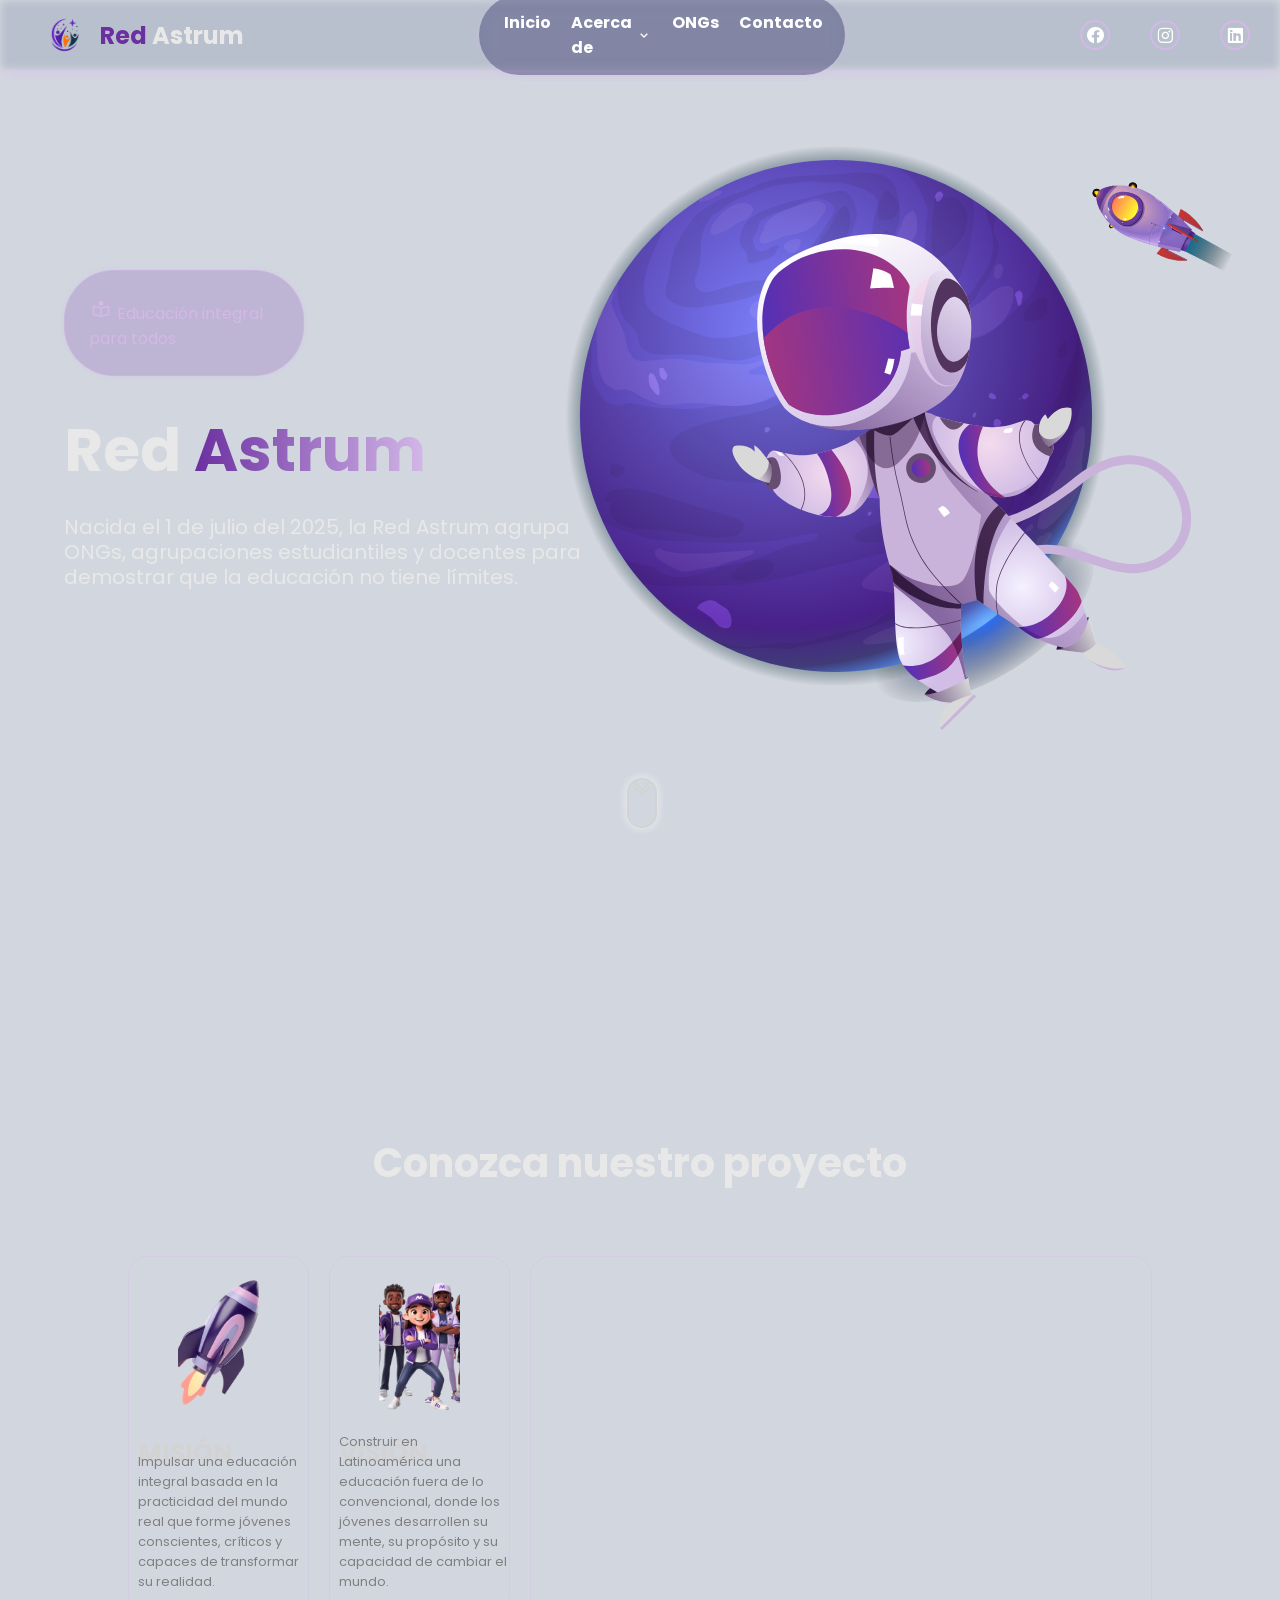
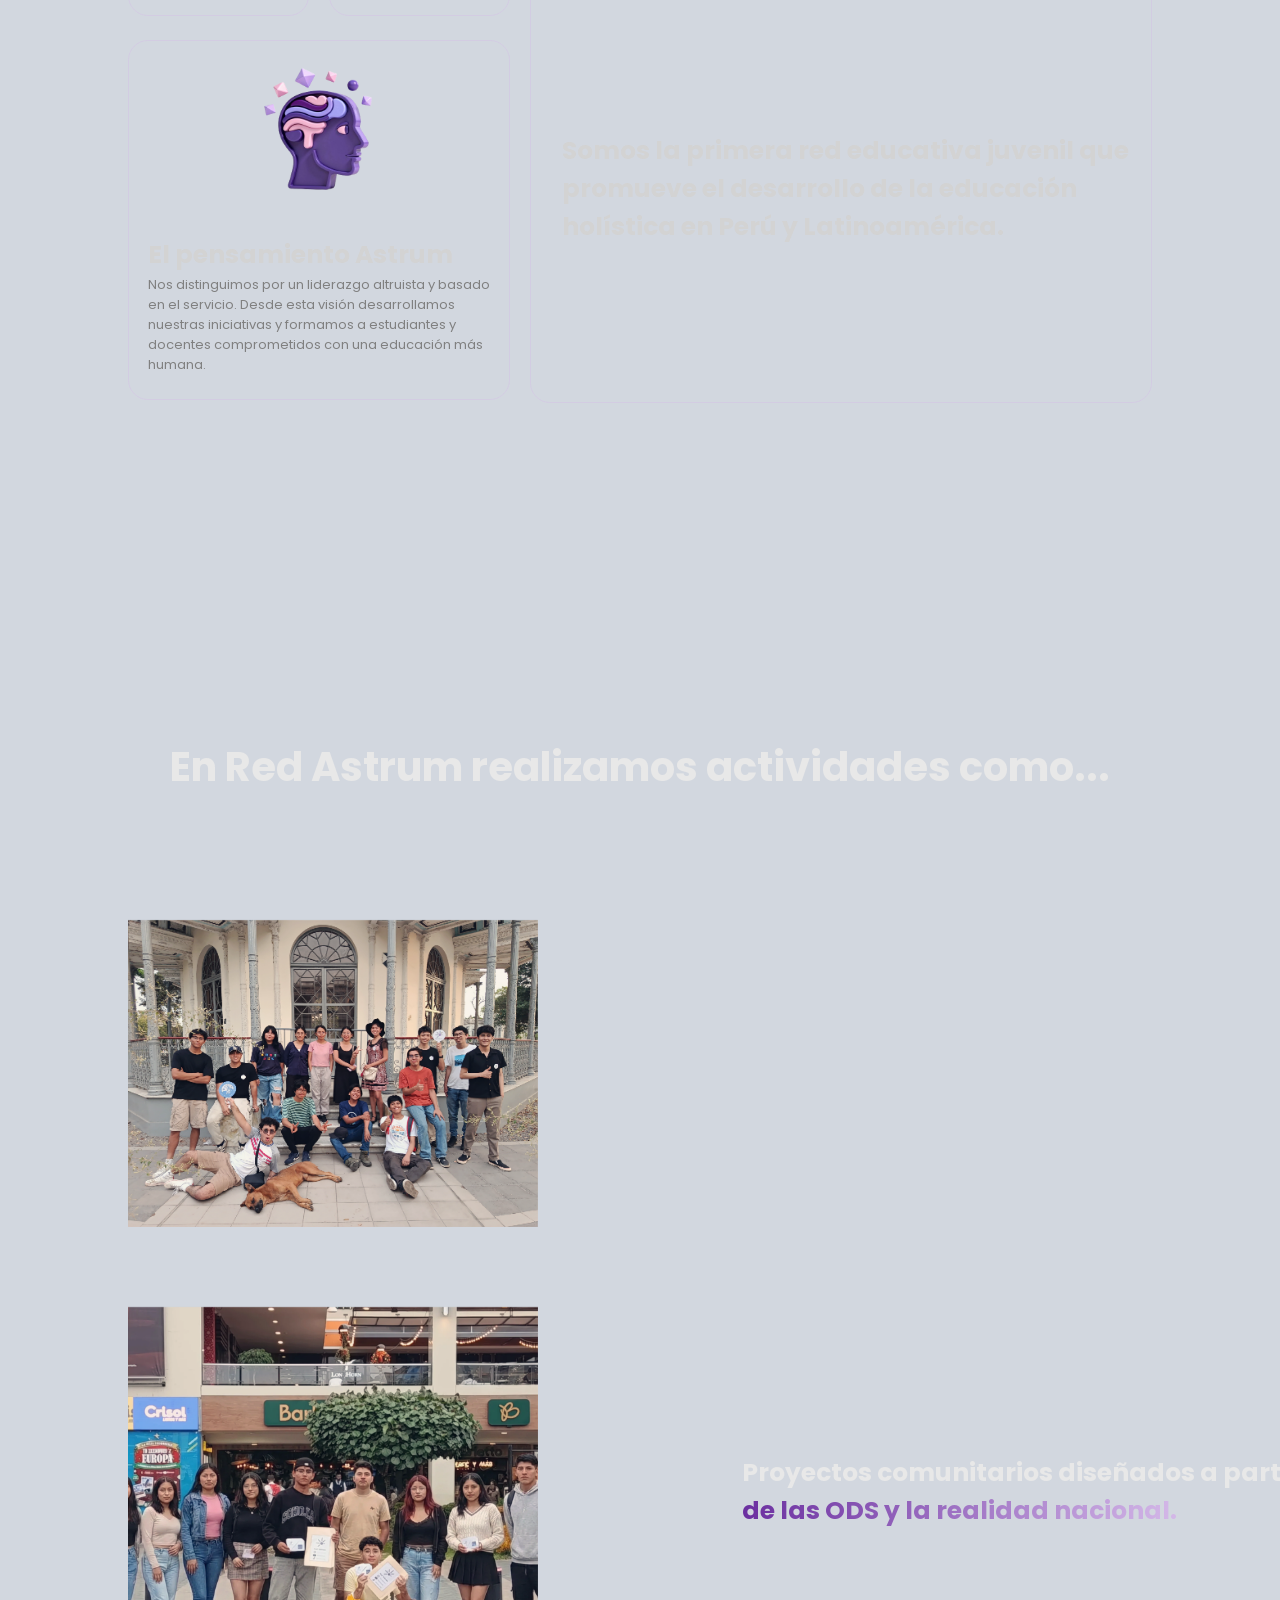
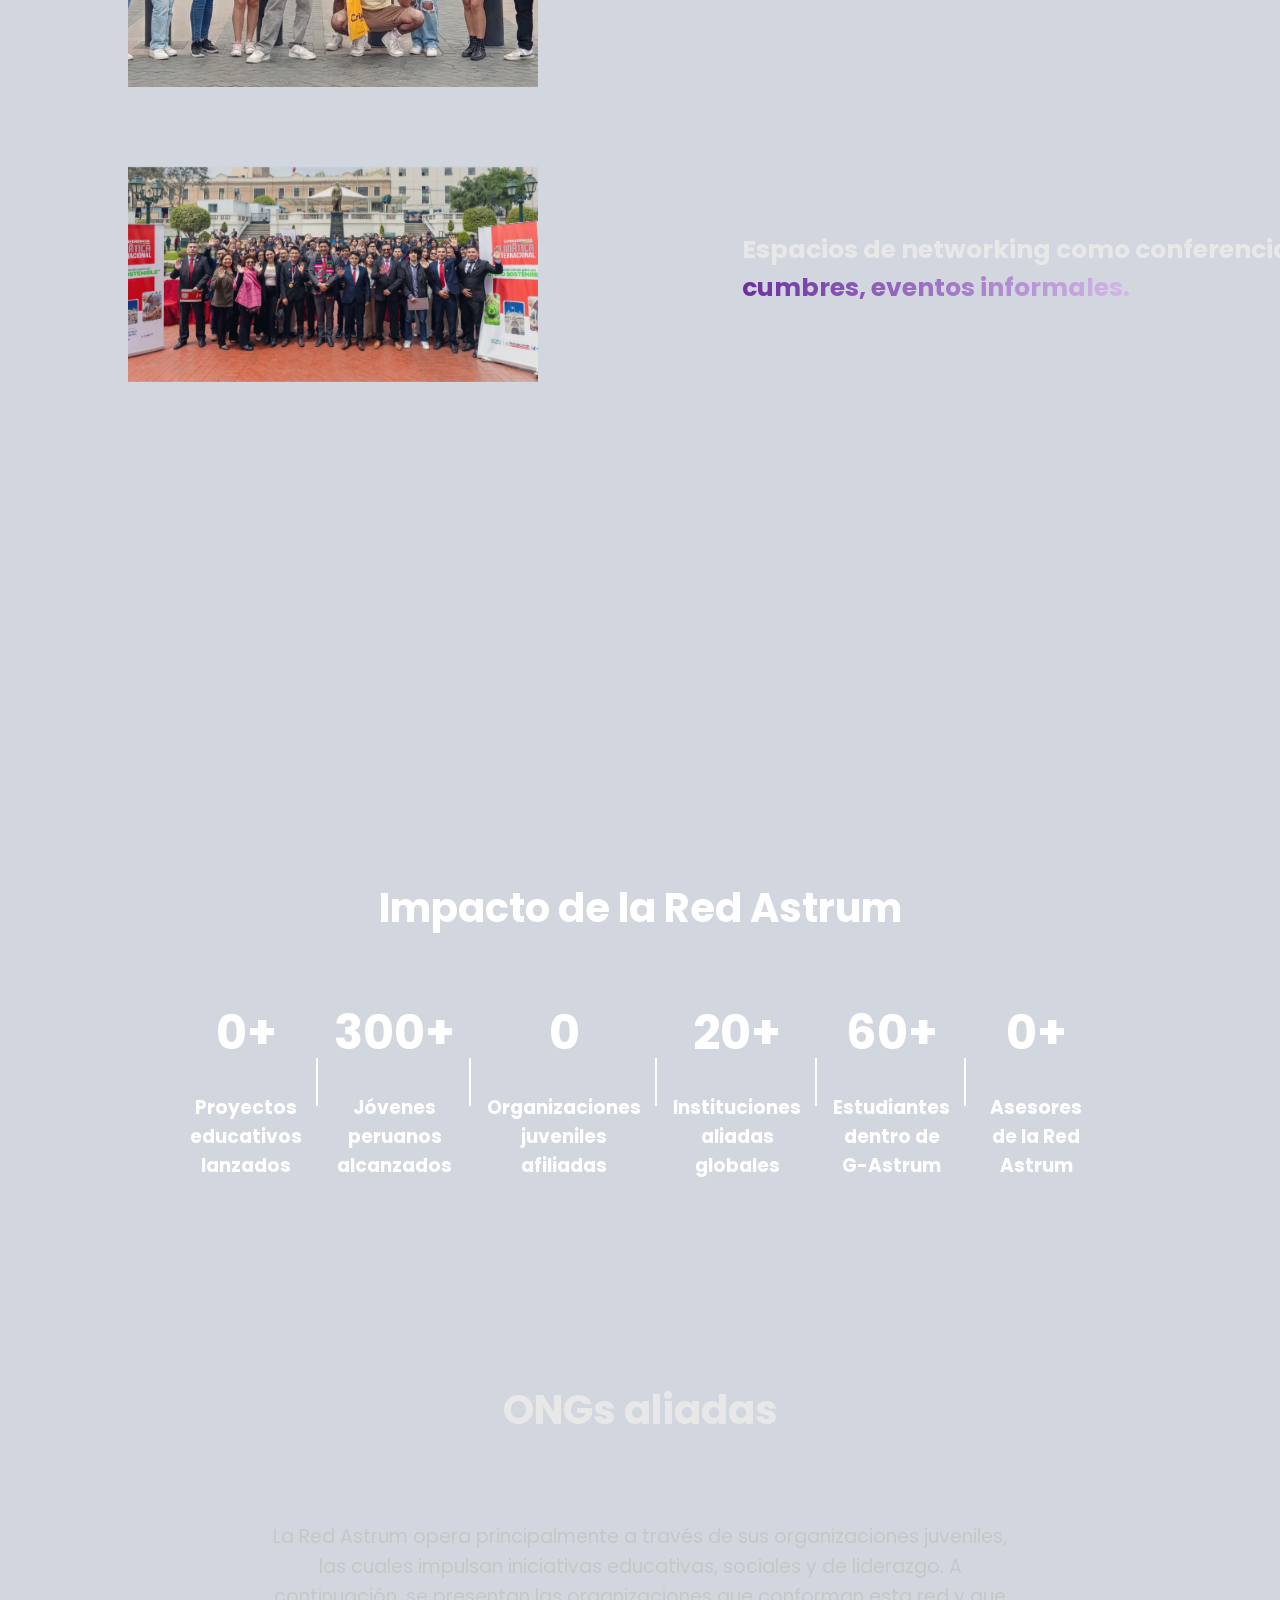
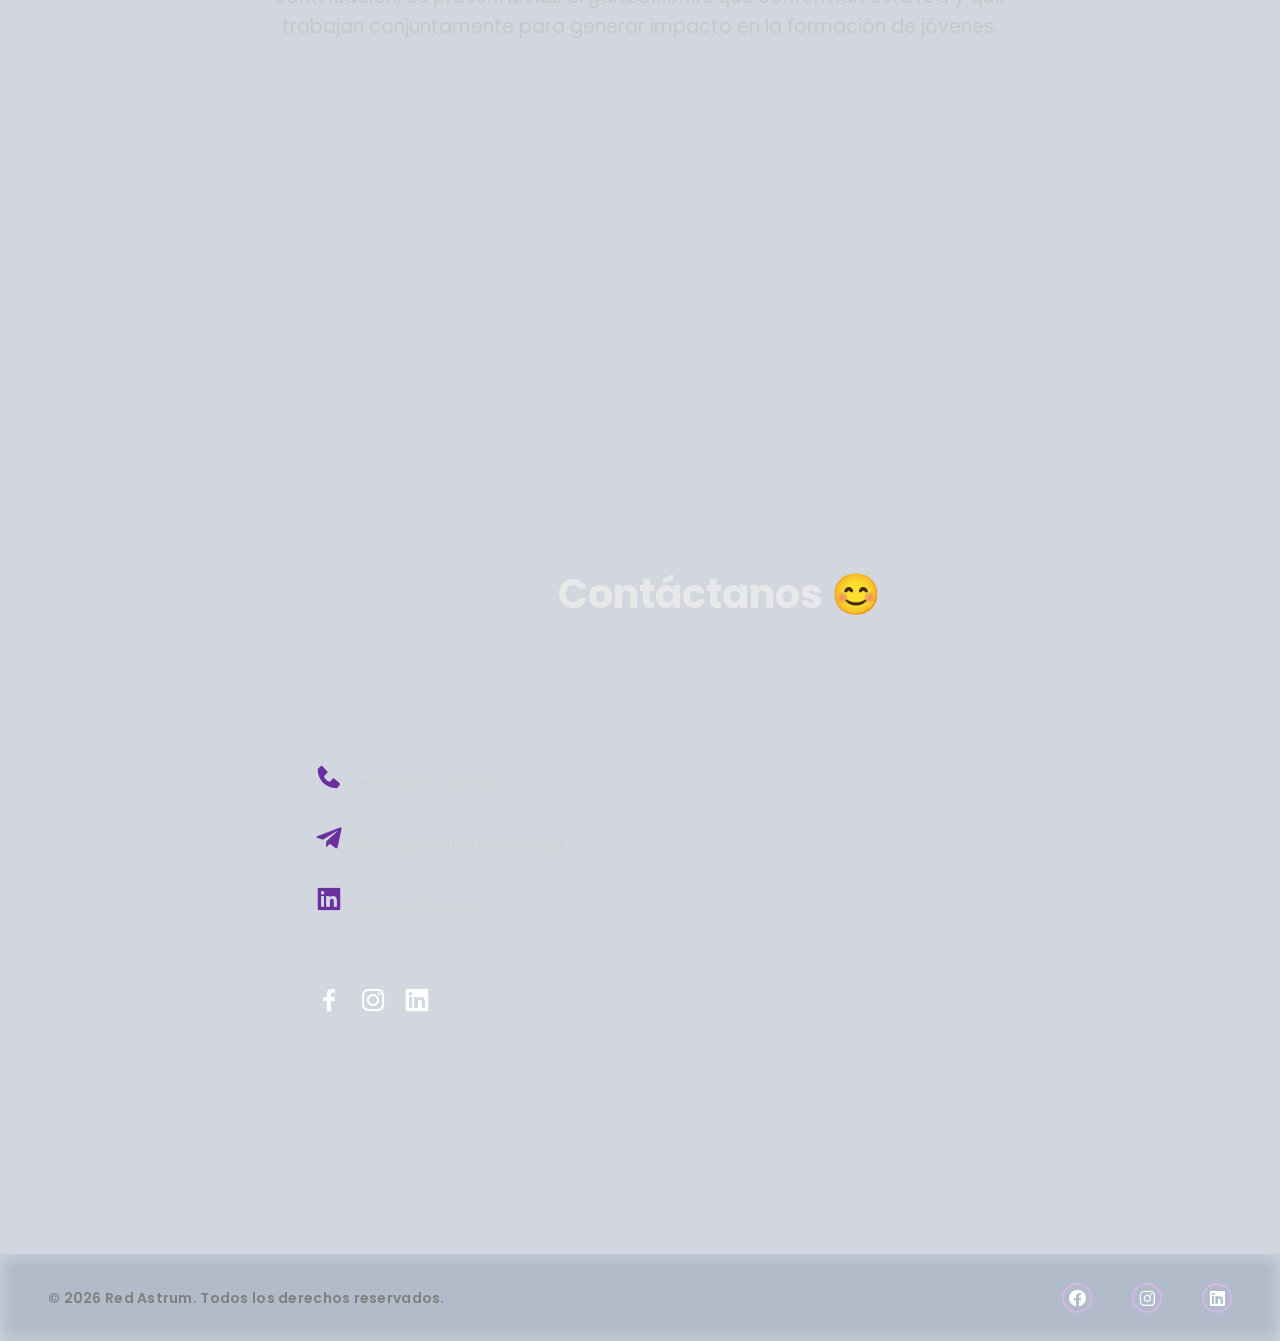
==== index.html @ 8bb5a10a "Upload page" ====
<!DOCTYPE html>
<html lang="es">

<head>
    <meta charset="UTF-8">
    <meta name="viewport" content="width=device-width, initial-scale=1.0">
    <title>Red Astrum</title>
    <link rel="stylesheet" href="style.css">
    <link href='https://unpkg.com/boxicons@2.1.4/css/boxicons.min.css' rel='stylesheet'>
    <link rel="shortcut icon" href="favicon.ico" type="image/x-icon">
    <link rel="stylesheet" href="https://unpkg.com/aos@next/dist/aos.css" />
</head>

<body>
    <div class="container">
        <video class="back-vid" autoplay loop muted playsinline src="videos/galaxy.mp4"></video>

        <header data-aos="fade-down" data-aos-duration="2000">
            <div class="left">
                <img src="images/logo_1_red.png" alt="logo Red Astrum">
                <h2><span style="color: #6B2FA0;">Red</span> Astrum</h2>
            </div>

            <ul class="main">
                <li><a href="#">Inicio</a></li>
                <li><a href="#">Acerca de <i class='bx bx-chevron-down'></i></a>
                    <ul>
                        <li><a href="about.html">Sobre nosotros</a></li>
                        <li><a href="team.html">Equipo</a></li>
                    </ul>
                </li>
                <li><a href="#ongs">ONGs</a></li>
                <li><a href="#contacto">Contacto</a></li>
            </ul>

            <div class="box-icons">
                <a href="https://www.facebook.com/share/18Cic6fYTM/" target="_blank" aria-label="Facebook"><i class='bx bxl-facebook-circle'></i></a>
                <a href="https://www.instagram.com/red_astrum?igsh=cGxwdHd5OWY2c2w1" target="_blank" aria-label="Instagram"><i class='bx bxl-instagram'></i></a>
                <a href="https://www.linkedin.com/company/red-astrum?trk=blended-typeahead" target="_blank" aria-label="LinkedIn"><i class='bx bxl-linkedin-square'></i></a>
            </div>

            <div class="menu-icon">
                <i class='bx bx-menu'></i>
            </div>
        </header>

        <div class="sidebar">
            <div class="close-icon">
                <i class='bx bx-x'></i>
            </div>
            <ul>
                <li><a href="#">Inicio</a></li>
                <li><a href="about.html">Sobre nosotros</a></li>
                <li><a href="team.html">Equipo</a></li>
                <li><a href="ongs">ONGs</a></li>
                <li><a href="#contacto">Contacto</a></li>
            </ul>
            <div class="social-sidebar">
                <a href="https://www.facebook.com/share/18Cic6fYTM/" target="_blank"><i class='bx bxl-facebook'></i></a>
                <a href="https://www.instagram.com/red_astrum?igsh=cGxwdHd5OWY2c2w1" target="_blank"><i class='bx bxl-instagram'></i></a>
                <a href="https://www.linkedin.com/company/red-astrum?trk=blended-typeahead" target="_blank"><i class='bx bxl-linkedin-square'></i></a>
            </div>
        </div>

        <div class="blackhole-box" data-aos="fade-down" data-aos-duration="2000">
            <video autoplay loop muted playsinline src="videos/blackhole.mp4"></video>
        </div>

        <section class="hero">
            <div class="hero-info autoBlur" data-aos="fade-right" data-aos-duration="1000">
                <div class="hero-info-title">
                    <svg xmlns="http://www.w3.org/2000/svg" width="24" height="24" fill="currentColor"
                        viewBox="0 0 24 24" style="padding-top: 4px;">
                        <path d="M21 8c-.2 0-4.85.03-9 2.01C7.85 8.03 3.2 8 3 8c-.55 0-1 .45-1 1v9.88c0 .27.11.53.31.72.19.19.45.3.73.28.04 0 3.97-.11 8.54 2.02.02 0 .03 0 .05.01.12.05.24.08.37.08s.25-.03.37-.08c.02 0 .03 0 .05-.01 4.54-2.12 8.51-2.03 8.54-2.02.27.02.53-.09.73-.28.19-.19.31-.45.31-.72V9c0-.55-.45-1-1-1M4 10.05c1.49.11 4.38.48 7 1.69v7.74c-3.02-1.18-5.62-1.5-7-1.58v-7.86Zm16 7.86c-1.38.08-3.98.4-7 1.58v-7.74c2.62-1.21 5.51-1.58 7-1.69v7.86ZM12 2a3 3 0 1 0 0 6 3 3 0 1 0 0-6"></path>
                    </svg>
                    Educación integral para todos
                </div>

                <!-- FIXED: <p> was incorrectly nested inside <h1> -->
                <h1 data-aos="fade-right" data-aos-duration="3000">Red <span class="gradient">Astrum</span></h1>
                <p>Nacida el 1 de julio del 2025, la Red Astrum agrupa ONGs, agrupaciones estudiantiles y docentes
                    para demostrar que la educación no tiene límites.</p>
            </div>

            <div class="skills-video-box">
                <img src="images/header-img.svg" alt="">
            </div>

            <div class="scroll-down"></div>
        </section>

        <!-- FIXED: was <seaction> (typo) -->
        <section class="info-section">
            <h1 class="section-title autoDisplay">Conozca nuestro proyecto</h1>
            <div class="info-cards">
                <div class="card">
                    <h1>MISIÓN</h1>
                    <p>Impulsar una educación integral basada en la practicidad del mundo real que forme jóvenes
                        conscientes, críticos y capaces de transformar su realidad.</p>
                    <img src="images/a1ebac9c-a853-4c5d-96ae-aa7f0b5ff1f9-removebg-preview.png" alt="" class="content-img">
                </div>

                <div class="card">
                    <h1>VISIÓN</h1>
                    <p>Construir en Latinoamérica una educación fuera de lo convencional, donde los jóvenes desarrollen
                        su mente, su propósito y su capacidad de cambiar el mundo.</p>
                    <img src="images/a1ebbe9b-5434-4af5-9d04-8d497909c5fc-removebg-preview.png" alt="">
                </div>

                <div class="card">
                    <br>
                    <br>
                    <h1>Somos la primera red educativa juvenil que promueve el desarrollo de la educación holística en
                        Perú y Latinoamérica.</h1>
                    <video src="videos/glob.mp4" autoplay loop muted playsinline></video>
                </div>

                <div class="card">
                    <h1>El pensamiento Astrum</h1>
                    <p>Nos distinguimos por un liderazgo altruista y basado en el servicio. Desde esta visión
                        desarrollamos nuestras iniciativas y formamos a estudiantes y docentes comprometidos con una
                        educación más humana.</p>
                    <img src="images/a1ebb253-86f6-400a-a111-b1fe1d348e2f-removebg-preview.png" alt="">
                </div>
            </div>
        </section>

        <section class="my-project">
            <h1 class="section-title autoDisplay">En Red Astrum realizamos actividades como...</h1>

            <div class="project-card">
                <div class="project-vidbox autoBlur">
                    <img src="images/picnic_lima_redastrum.jpg" alt="Formaciones internas de liderazgo" class="img-project">
                </div>
                <div class="project-info fadein-left">
                    <h1><span class="gradient">Formaciones internas basadas en el<br>liderazgo</span> "Astrum" y la
                        cultura interna.</h1>
                </div>
            </div>

            <div class="project-card">
                <div class="project-vidbox autoBlur">
                    <img src="images/encuentro_san_miguel.png" alt="Proyectos comunitarios" class="img-project">
                </div>
                <div class="project-info fadein-left">
                    <h1>Proyectos comunitarios diseñados a partir<span class="gradient"><br>de las ODS y la realidad
                            nacional.</span></h1>
                </div>
            </div>

            <div class="project-card">
                <div class="project-vidbox autoBlur">
                    <img src="images/conferencia_climatica_internacional.jpg" alt="Conferencia climática internacional" class="img-project">
                </div>
                <div class="project-info fadein-left">
                    <h1>Espacios de networking como conferencias,<span class="gradient"><br>cumbres, eventos informales.</span></h1>
                </div>
            </div>
        </section>

        <div class="counters">
            <h1 class="section-title autoDisplay">Impacto de la Red Astrum</h1>
            <div>
                <div class="counter">
                    <h1><span data-count="10">0</span>+</h1>
                    <h3>Proyectos educativos lanzados</h3>
                </div>
                <div class="counter">
                    <h1><span data-count="1000">0</span>+</h1>
                    <h3>Jóvenes peruanos alcanzados</h3>
                </div>
                <div class="counter">
                    <h1><span data-count="7">0</span></h1>
                    <h3>Organizaciones juveniles afiliadas</h3>
                </div>
                <div class="counter">
                    <h1><span data-count="20">0</span>+</h1>
                    <h3>Instituciones aliadas globales</h3>
                </div>
                <div class="counter">
                    <h1><span data-count="120">0</span>+</h1>
                    <h3>Estudiantes dentro de G-Astrum</h3>
                </div>
                <div class="counter">
                    <h1><span data-count="10">0</span>+</h1>
                    <h3>Asesores de la Red Astrum</h3>
                </div>
            </div>
        </div>

        <section class="skills-section">
            <h1 class="section-title autoDisplay" id="ongs">ONGs aliadas</h1>
            <div class="skills-box autoDisplay">
                <div class="Designer">
                    <p>La Red Astrum opera principalmente a través de sus organizaciones juveniles, las cuales impulsan
                        iniciativas educativas, sociales y de liderazgo. A continuación, se presentan las organizaciones
                        que conforman esta red y que trabajan conjuntamente para generar impacto en la formación de
                        jóvenes.</p>
                </div>

                <div class="slider" style="--quantity: 7;">
                    <div class="list">
                        <div class="item" style="--position: 1"><img src="images/holoastrum.png" alt="HoloAstrum"></div>
                        <div class="item" style="--position: 2"><img src="images/holo_astrum_PUCP.png" alt="HoloAstrum PUCP"></div>
                        <div class="item" style="--position: 3"><img src="images/Holo_Astrum_UNMSM.png" alt="HoloAstrum UNMSM"></div>
                        <div class="item" style="--position: 4"><img src="images/Yatimaq.png" alt="Yatimaq"></div>
                        <div class="item" style="--position: 5"><img src="images/Girls_in_Science.png" alt="Girls in Science"></div>
                        <div class="item" style="--position: 6"><img src="images/Unity.png" alt="Unity"></div>
                        <div class="item" style="--position: 7"><img src="images/Maywa.png" alt="Maywa"></div>
                    </div>
                </div>
            </div>
        </section>

        <section class="contact-section" id="contacto">
            <h1 class="section-title autoDisplay">Contáctanos 😊</h1>

            <div class="social-box autoBlur">
                <a href="tel:+51997216531"><i class='bx bxs-phone'></i> +51 997 216 531</a>
                <a href="mailto:info@redastrum.org"><i class='bx bxl-telegram'></i> info@redastrum.org</a>
                <a href="https://www.linkedin.com/company/red-astrum" target="_blank"><i class='bx bxl-linkedin-square'></i> Red Astrum</a>
                <div class="social-icons">
                    <a href="https://www.facebook.com/share/18Cic6fYTM/" target="_blank" aria-label="Facebook"><i class='bx bxl-facebook'></i></a>
                    <a href="https://www.instagram.com/red_astrum?igsh=cGxwdHd5OWY2c2w1" target="_blank" aria-label="Instagram"><i class='bx bxl-instagram'></i></a>
                    <a href="https://www.linkedin.com/company/red-astrum?trk=blended-typeahead" target="_blank" aria-label="LinkedIn"><i class='bx bxl-linkedin-square'></i></a>
                </div>
            </div>

            <div class="contact-box autoBlur">
                <div>
                    <iframe src="https://docs.google.com/forms/d/e/1FAIpQLScMwpHjk7Q-dbpkExp9r1J-ygnRdwjGAnfy2yxShIMycI5GGg/viewform?embedded=true" width="640" height="442" frameborder="0" marginheight="0" marginwidth="0">Cargando…</iframe>
                </div>
            </div>
        </section>

        <section class="footer">
            <h1>© 2026 Red Astrum. Todos los derechos reservados.</h1>
            <div class="box-icons">
                <a href="https://www.facebook.com/share/18Cic6fYTM/" target="_blank" aria-label="Facebook"><i class='bx bxl-facebook-circle'></i></a>
                <a href="https://www.instagram.com/red_astrum?igsh=cGxwdHd5OWY2c2w1" target="_blank" aria-label="Instagram"><i class='bx bxl-instagram'></i></a>
                <a href="https://www.linkedin.com/company/red-astrum?trk=blended-typeahead" target="_blank" aria-label="LinkedIn"><i class='bx bxl-linkedin-square'></i></a>
            </div>
        </section>
    </div>

    <script src="app.js"></script>
    <script>
        // Toggle submenú "Acerca de" al hacer clic
        document.querySelectorAll('.main > li > a').forEach(function(link) {
            var parent = link.parentElement;
            if (parent.querySelector('ul')) {
                link.addEventListener('click', function(e) {
                    e.preventDefault();
                    var isOpen = parent.classList.contains('open');
                    // Cerrar todos los submenús abiertos
                    document.querySelectorAll('.main > li.open').forEach(function(li) {
                        li.classList.remove('open');
                    });
                    // Abrir el actual si estaba cerrado
                    if (!isOpen) {
                        parent.classList.add('open');
                    }
                });
            }
        });

        // Cerrar submenú al hacer clic fuera del header
        document.addEventListener('click', function(e) {
            if (!e.target.closest('header')) {
                document.querySelectorAll('.main > li.open').forEach(function(li) {
                    li.classList.remove('open');
                });
            }
        });
    </script>
    <script src="https://unpkg.com/aos@next/dist/aos.js"></script>
    <script>
        AOS.init();
    </script>
</body>

</html>
---- style.css ----
@import url('https://fonts.googleapis.com/css2?family=Poppins:ital,wght@0,100;0,200;0,300;0,400;0,500;0,600;0,700;0,800;0,900;1,100;1,200;1,300;1,400;1,500;1,600;1,700;1,800;1,900&display=swap');

/* ============================
   PALETA DE MARCA — Red Astrum
   ============================ */
:root{
    --color-primary: #6B2FA0;   /* Morado principal */
    --color-light: #D4B8E8;     /* Lila claro */
    --color-accent: #E8740C;    /* Naranja acento */
    --color-navy: #1F3A5F;      /* Azul marino */
    --color-white: #FFFFFF;
    --color-black: #000000;

    /* Variantes con transparencia (reutilizables para glows, bordes, fondos) */
    --color-primary-10: rgba(107, 47, 160, 0.10);
    --color-primary-20: rgba(107, 47, 160, 0.20);
    --color-primary-40: rgba(107, 47, 160, 0.40);
    --color-primary-60: rgba(107, 47, 160, 0.60);

    --color-light-10: rgba(212, 184, 232, 0.10);
    --color-light-15: rgba(212, 184, 232, 0.15);
    --color-light-20: rgba(212, 184, 232, 0.20);
    --color-light-35: rgba(212, 184, 232, 0.35);
    --color-light-50: rgba(212, 184, 232, 0.50);
    --color-light-70: rgba(212, 184, 232, 0.70);

    --color-accent-15: rgba(232, 116, 12, 0.15);
    --color-accent-40: rgba(232, 116, 12, 0.40);
    --color-accent-60: rgba(232, 116, 12, 0.60);

    --color-navy-20: rgba(31, 58, 95, 0.20);
    --color-navy-40: rgba(31, 58, 95, 0.40);
    --color-navy-70: rgba(31, 58, 95, 0.70);
    --color-navy-85: rgba(31, 58, 95, 0.85);

    /* Texto / superficies neutras (no son colores de marca, pero se usan como base) */
    --color-text: #e8e8e8;
    --color-text-muted: #b9b9b9;
    --color-border-soft: rgba(255, 255, 255, 0.08);

    --header-height: 70px;
    --header-height-mobile: 56px;
}

*{
    box-sizing: border-box;
}

body{
    margin: 0;
    padding: 0;
    font-family: "Poppins", sans-serif;
    color: var(--color-text);
    overflow-x: hidden;
    width: 100%;
}

html{
    scroll-behavior: smooth;
    overflow-x: hidden;
}
img, video{
    max-width: 100%;
}
.img-project{
    width: 500px;
    max-width: 100%;
}
.container{
    position: relative;
    width: 100%;
    min-height: 100%;
    display: flex;
    flex-direction: column;
    align-items: center;
    gap: 100px;
    background-color: var(--color-navy-20);
    overflow-x: hidden;
}
.back-vid{
    position: fixed;
    right: 0;
    bottom: 0;
    z-index: -1;
    mix-blend-mode:overlay;
}


header{
    display: flex;
    position: absolute;
    top: 0;
    right: 0;
    left: 0;
    align-items: center;
    justify-content: space-between;
    padding: 0 30px;
    height: 70px;
    background-color: rgba(255, 255, 255, 0.121);
    backdrop-filter: blur(5px);
    box-shadow: 0 0 15px var(--color-light-70);
    z-index: 999;
}
.main > li {
    position: relative;
    display: inline-block;
}

.main > li.open > ul{
    opacity: 1;
    visibility: visible;
    transform: translateX(-50%) translateY(0);
    pointer-events: auto;
}

.main ul {
    list-style: none;
    margin: 0;
    position: absolute;
    top: 100%;
    left: 50%;
    transform: translateX(-50%) translateY(-8px);
    display: flex;
    flex-direction: column;
    min-width: 190px;
    padding: 8px;
    margin-top: 14px;
    border-radius: 14px;
    background-color: rgba(10, 6, 30, 0.72);
    backdrop-filter: blur(16px);
    border: 1px solid rgba(212, 184, 232, 0.15);
    box-shadow: 0 8px 24px rgba(0, 0, 0, 0.3), 0 0 12px rgba(212, 184, 232, 0.1);
    opacity: 0;
    visibility: hidden;
    pointer-events: none;
    transition: opacity 0.3s, transform 0.3s, visibility 0.3s;
    z-index: 10;
}
.main ul li{
    list-style: none;
    width: 100%;
}
.main ul li a {
    display: block;
    width: 100%;
    box-sizing: border-box;
    padding: 10px 14px;
    border-radius: 8px;
    text-decoration: none;
    color: #fff;
    font-weight: 500;
    font-size: 14px;
    text-wrap: nowrap;
    transition: 0.25s;
}
.main ul li a:hover{
    background-color: rgba(212, 184, 232, 0.18);
    color: var(--color-light);
    padding-left: 18px;
}

.main li a {
    text-decoration: none;
    padding: auto;
}

.main > li > a{
    display: flex;
    align-items: center;
    gap: 4px;
}

.main > li > a i{
    font-size: 16px;
    transition: transform 0.3s;
}

.main > li.open > a i{
    transform: rotate(180deg);
}

.left{
    display: flex;
    align-items: center;
}

.left img{
    width: 40px;
    margin: 0 15px;
}


header ul{
    display: flex;
    justify-content: space-around;
    width: 30%;
    padding: 15px 15px;
    border-radius: 50px;
    background-color: rgba(0, 0, 69, 0.326);
    backdrop-filter: blur(10px);
    box-shadow: 0 0 10px var(--color-light-35);
}

header ul li{
    list-style: none;
}

header ul a{
    text-decoration: none;
    color: white;
    font-weight: 700;
    transition: 0.3s;
    margin: 0 10px;
}

header ul a:hover{
    color: var(--color-light);
    text-shadow: 0 0 12px var(--color-light);
}

.box-icons{
    display: flex;
    gap: 40px;
}

.box-icons a{
    display: flex;
    align-items: center;
    justify-content: center;
    font-size: 20px;
    width: 30px;
    height: 30px;
    border: 2px solid var(--color-light);
    border-radius: 50%;
    cursor: pointer;
    transition: 0.5s;
    text-decoration: none;
    color: #fff;
}

.box-icons a:hover{
    background-color: var(--color-light);
    color: black;
    box-shadow: 0 0 15px var(--color-light);
}

.blackhole-box{
    position: absolute;
    top: 0;
    width: 100%;
    display: flex;
    justify-content: center;
    z-index: -1;
    mix-blend-mode: lighten;
  }
  
.blackhole-box video{
    width: 100%;
    margin-top: -23.5%;
}

.hero{
    position: relative;
    display: flex;
    width: 100%;
    height: 100vh;
    align-items: center;
    justify-content: space-between;
}

.hero-info{
    position: absolute;
    left: 5%;
}

.hero-info .hero-info-title{
    color: var(--color-light);
    padding: 8px 5px;
    border-radius: 50px;
    border: 1px solid var(--color-light-50);
    width: 240px;
    background-color: var(--color-primary-20);
    box-shadow: 0 0 5px var(--color-light-50);
    padding: 1.5rem;
}

.hero-info h1{
    font-size: clamp(32px, 6vw, 60px);
    max-width: 600px;
    font-weight: 700;
    line-height: 1.15;
    margin-top: 40px;
    margin-bottom: 30px;
}

.hero-info p{
    max-width: 550px;
    line-height: 25px;
    margin-bottom: 40px;
    font-size: clamp(15px, 2vw, 20px);
}

.hero-info button{
    color: white;
    padding: 15px 35px;
    border-radius: 10px;
    border: 1px solid var(--color-light-50);
    background-color: var(--color-primary-20);
    box-shadow: 0 0 5px var(--color-light-50);
    cursor: pointer;
    transition: 0.3s;
}

.hero-info button:hover{
    box-shadow: 0 0 15px var(--color-light-50);
}

/* Gradient Animation */
.gradient{
    background: linear-gradient(to right,var(--color-primary), var(--color-light),var(--color-accent));
    background-size: 200%;
    background-clip: text;
    -webkit-background-clip: text;
    -webkit-text-fill-color: transparent;
    animation: animate-gradient 2.5s linear infinite;
}
@keyframes animate-gradient {
    to{
        background-position: 200%;
    }
}

.skills-video-box{
    position: absolute;
    right: 3%;
}

.skills-video{
    height: 900px;
    mix-blend-mode:lighten;
}


.scroll-down {
    height: 50px;
    width: 30px;
    border: 2px solid lightgray;
    position: absolute;
    left: 49%;
    bottom: 8%;
    border-radius: 50px;
    cursor: pointer;
    box-shadow: 0 0 10px rgba(255, 255, 255, 0.626);
  }
  .scroll-down::before,
  .scroll-down::after {
    content: "";
    position: absolute;
    top: 20%;
    left: 50%;
    height: 10px;
    width: 10px;
    transform: translate(-50%, -100%) rotate(45deg);
    border: 2px solid lightgray;
    border-top: transparent;
    border-left: transparent;
    animation: scroll-down 2s ease-in-out infinite;
  }
  .scroll-down::before {
    top: 30%;
    animation-delay: 0.5s;
    /* animation: scroll-down 1s ease-in-out infinite; */
  }
  
  @keyframes scroll-down {
    0% {
      /* top:20%; */
      opacity: 0;
    }
    30% {
      opacity: 1;
    }
    60% {
      opacity: 1;
    }
    100% {
      top: 90%;
      opacity: 0;
    }
  }




.info-section{
    display: flex;
    align-items: center;
    flex-direction: column;
    width: 80%;
    margin-top: 100px;
}

.section-title{
    font-size: clamp(24px, 4vw, 40px);
    font-weight: 700;
    text-align: center;
    padding: 0 20px;
}

.info-cards{
    display: grid;
    grid-template-columns: auto auto auto;
    gap: 20px;
    width: 100%;
    height: 100%;
    margin-top: 30px;
}

.card{
    display: flex;
    align-items:flex-start;
    justify-content: center;
    position: relative;
    width: auto;
    height: 40vh;
    overflow: hidden;
    border: 1px solid var(--color-light-35);
    background-color: transparent;
    border-radius: 20px;
    transition: 0.5s;
}

.card h1{
    position: absolute;
    margin: 0;
    bottom: 40%;
    left: 5%;
    font-size: 25px;
    z-index: 1;
    color: lightgray;
}

.card p{
    position: absolute;
    bottom: 3%;
    left: 5%;
    z-index: 1;
    max-width: 300px;
    color: gray;
    font-size: 13px;
    line-height: 20px;
}

.card img{
    width: 45%;
    height: 50%;
    object-fit: cover;
}
.card video{
    margin-top: 10%;
    width: 70%;
    height: 50%;
    object-fit: cover;
    mix-blend-mode: lighten;
}

.card button{
    position: absolute;
    bottom: 5%;
    left: 5%;
    padding: 10px 25px;
    border: 1px solid gray;
    background-color: #0f1217;
    color: gray;
    border-radius: 20px;
    box-shadow: 0 0 5px lightgray;
    cursor: pointer;
    transition: 0.3s;
}

.card button:hover{
    box-shadow: 0 0 15px lightgray;
    opacity: 0.7;
}

.card:hover{
}

.card:nth-child(3){
    grid-row: span 2;
    height: 83vh;
}

.card:nth-child(3) p{
    bottom: 12%;
}

.card:nth-child(3) h1{
    bottom: 21%;
}

.card:nth-child(4){
    grid-column: span 2;
}

.card:nth-child(4) p{
    max-width: 650px;
}

.card:nth-child(4) h1{
    bottom: 35%;
}



.my-project{
    display: flex;
    flex-direction: column;
    gap: 10%;
    align-items: center;
    position: relative;
    width: 80%;
    height: 100vh;
    margin-top: 200px;
    margin-bottom: 700px;
}

.project-card {
    display: flex;
    width: 100%;
    height: 40%;
    align-items: center;
    gap: 10%;
    justify-content: center;
}

.project-vidbox{
    display: flex;
    align-items: center;
    justify-content: center;
    width: 50%;
    mix-blend-mode:exclusion;
    position: relative;
    cursor: pointer;
    transition: 0.5s;
    min-width: 400px;

}

.project-vidbox video{
    object-fit: cover;
    width: 100%;
    box-shadow: 0 0 10px lightgray;
    border-radius: 20px;
    transition: 0.5s;
}

.project-card video:hover{
    box-shadow: 0 0 25px rgb(255, 255, 255);
}

.project-info{
    display: flex;
    flex-direction: column;
    align-items: start;
    justify-content: center;
    width: 50%;
    padding-left: 10%;
}

.project-info h1{
    width: 90%;
    font-size: 25px;
    font-weight: bold;
    text-wrap: nowrap;
    margin-top: 0;
    margin-bottom: 10px;
    max-width: 450px;
}

.project-info p{
    width: 90%;
    max-width: 400px;
    min-width: 300px;
    margin-bottom: 50px;
    margin-top: 0;
}

.project-info button{
    color: white;
    padding: 15px 35px;
    border-radius: 10px;
    border: 1px solid var(--color-light-50);
    background-color: var(--color-primary-20);
    box-shadow: 0 0 5px var(--color-light-50);
    cursor: pointer;
    transition: 0.3s;
}

.project-info button:hover{
    opacity: 0.8;
    box-shadow: 0 0 15px var(--color-light-50);
}

.project-vidbox .hover-sign{
    position: absolute;
    display: flex;
    align-items: center;
    justify-content: center;
    width: 30%;
    height: 100px;
}

.hover-sign::before,
.hover-sign::after {
    content: "👆";
    text-align: center;
    position: absolute;
    font-size: 50px;
    top: 20%;
    left: 40%;
    border-radius: 40px;
    animation: hover-animation 4s ease-in-out infinite;

}

.hover-sign.active{
    display: none;
}

@keyframes hover-animation {
  0% {
    /* top:20%; */
    box-shadow: 0 0 5px rgb(255, 255, 255);
    transform: translate(100%, 50%) rotate(30deg);
  }

  100% {
    box-shadow: 0 0 5px rgb(255, 255, 255);
    transform: translateX(80%, 80%) rotate(20deg);
  }
}

/* Counter section */
.counters{
    padding: 3em 2em;
    color: #fff;
    text-align: center;
}
.counters > div{
    max-width: 900px;
    margin: 0 auto;
    display: grid;
    grid-template-columns: repeat(6,1fr);
    gap: 4em 2em;
}
.counter{
    position: relative;
}
.counter h1{
    font-size: 3em;
    margin-bottom: 0.5em;
}
.counter:not(:last-child)::before{
    content: '';
    background: #fff;
    position: absolute;
    width: 2px;
    height: 3em;
    top: 50%;
    transform: translateY(-50%);
    right: -1em;
}

@media screen and (max-width: 1024px){
    .counters > div{
        grid-template-columns: repeat(3,1fr);
        gap: 3em 1.5em;
    }
}

@media screen and (max-width: 600px){
    .counters > div{
        grid-template-columns: repeat(2,1fr);
        gap: 2.5em 1em;
    }
    .counter h1{
        font-size: 2.2em;
    }
    .counter:not(:last-child)::before{
        display: none;
    }
}

/* Skills section */
.skills-section{
    display: flex;
    flex-direction: column;
    align-items: center;
    position: relative;
    width: 80%;
}

.skills-box{
    width: 100%;
    position: relative;
    display: flex;
    flex-direction: column;
    align-items: center;
    gap: 60px;
    margin-top: 30px;
}

.Designer{
    display: flex;
    flex-direction: column;
    align-items: center;
    max-width: 750px;
    text-align: center;
}

.Designer h1{
    font-size: 50px;
    display: flex;
    align-items: center;
}

.Designer p{
    font-size: 19px;
    line-height: 30px;
    color: #c7c7c7;
}

/* SLIDER (carrusel de ONGs aliadas) */

.slider{
    --width: 220px;
    --height: 220px;
    position: relative;
    width: 100%;
    height: var(--height);
    overflow: hidden;
    mask-image: linear-gradient(
        to right,
        transparent,
        #000 10% 90%,
        transparent
    );
}
.slider .list{
    display: flex;
    align-items: center;
    height: 100%;
    width: 100%;
    min-width: calc(var(--width) * var(--quantity));
    position: relative;
}
.slider .list .item{
    width: var(--width);
    height: var(--height);
    position: absolute;
    left: 100%;
    display: flex;
    align-items: center;
    justify-content: center;
    box-sizing: border-box;
    padding: 30px;
    background-color: rgba(255, 255, 255, 0.06);
    border: 1px solid rgba(212, 184, 232, 0.35);
    border-radius: 24px;
    backdrop-filter: blur(6px);
    box-shadow: 0 0 15px rgba(212, 184, 232, 0.15);
    animation: autoRun 21s linear infinite;
    transition: transform 0.4s, box-shadow 0.4s, border-color 0.4s, filter 0.5s;
    animation-delay: calc( (21s / var(--quantity)) * (var(--position) - 1) - 21s)!important;
}
.slider .list .item img{
    width: 100%;
    height: 100%;
    object-fit: contain;
}
@keyframes autoRun{
    from{
        left: 100%;
    }to{
        left: calc(var(--width) * -1);
    }
}
.slider:hover .item{
    animation-play-state: paused!important;
    filter: grayscale(0.8) brightness(0.7);
}
.slider .item:hover{
    filter: none;
    transform: scale(1.08);
    border-color: var(--color-light);
    box-shadow: 0 0 25px var(--color-light-50);
}


  /* CONTACT SECTION */
.contact-section{
    width: 80%;
    height: 100vh;
    display: flex;
    justify-content: center;
    gap: 10%;
    align-items: center;
    position: relative;
}

.contact-section h1{
    position: absolute;
    top: 10%;
    left: 40%;
}

.social-box {
    display: flex;
    flex-direction: column;
    gap: 25px;
}

.social-box a{
    color: lightgray;
    text-decoration: none;
    font-size: 20px;
    text-wrap: nowrap;
}

.social-box i{
    color: var(--color-primary);
    font-size: 30px;
    margin-right: 10px;
}

.social-icons a i{
    color: white;
    margin-top: 40px;
}

.contact-box iframe{
    width: 100%;
    max-width: 640px;
    height: 442px;
    border-radius: 12px;
}

.contact-box p{
    max-width: 400px;
    margin-top: 30px;
    margin-bottom: 5px;
} 

.contact-box input{
    padding: 7.5px 30px;
    background-color: lightgray;
    width: 80%;
    height: 25px;
    border: none;
    outline : none;
    border-top-right-radius: 10px;
    border-bottom-right-radius: 10px;
}

.contact-box button{
    margin-top: 30px;
    color: white;
    padding: 15px 35px;
    border-radius: 10px;
    border: 1px solid var(--color-light-50);
    background-color: var(--color-primary-20);
    box-shadow: 0 0 5px var(--color-light-50);
    cursor: pointer;
    transition: 0.3s;
}

.contact-box button:hover{
    opacity: 0.8;
    box-shadow: 0 0 15px var(--color-light-50);
}

.footer{
    display: flex;
    justify-content: space-between;
    align-items: center;
    position: absolute;
    bottom: 0;
    right: 0;
    left: 0;
    padding: 28px 3rem;
    background-color: rgba(255, 255, 255, 0.05);
    backdrop-filter: blur(8px);
    border-top: 1px solid rgba(212, 184, 232, 0.25);
    box-shadow: 0 0 20px rgba(212, 184, 232, 0.1);
    z-index: 999;
}

.footer h1{
    margin: 0;
    font-size: 14px;
    font-weight: 600;
    letter-spacing: 0.02em;
    color: gray;
}


/* BLUR / DISPLAY / FADE-IN
   Antes usaban "animation-timeline: view()" para animar con el scroll, pero esa
   propiedad es inconsistente entre navegadores y contextos. Ahora el efecto se
   controla con JS (IntersectionObserver, ver app.js) que añade la clase
   ".in-view" cuando el elemento entra en pantalla; aquí solo se define la
   transición CSS. Si JS no carga por algún motivo, el contenido sigue visible
   gracias al estado por defecto (sin opacity:0 fija fuera de .in-view). */
.autoBlur,
.autoDisplay,
.fadein-left{
    opacity: 1;
    transition: opacity 0.8s ease, filter 0.8s ease, transform 0.8s ease;
}

.autoBlur.in-view,
.autoDisplay.in-view,
.fadein-left.in-view{
    opacity: 1;
    filter: none;
    transform: none;
}

.autoBlur:not(.in-view){
    opacity: 0;
    filter: blur(30px);
}

.autoDisplay:not(.in-view){
    opacity: 0;
    filter: blur(10px);
    transform: translateY(-60px) scale(0.9);
}

.fadein-left:not(.in-view){
    opacity: 0;
    filter: blur(10px);
    transform: translateX(-120px) scale(0.85);
}

@media (prefers-reduced-motion: reduce){
    .autoBlur:not(.in-view),
    .autoDisplay:not(.in-view),
    .fadein-left:not(.in-view){
        opacity: 1;
        filter: none;
        transform: none;
    }
}

/* Sidebar */

.menu-icon{
    font-size: 35px;
    cursor: pointer;
    display: none;
}


.sidebar{
    position: fixed;
    right: 0;
    top: 0;
    bottom: 70%;
    width: 0%;
    background-color: #000000b8;
    z-index: 999;
    box-shadow: 0 0 25px rgba(255, 255, 255, 0.479);
    backdrop-filter: blur(10px);
    opacity: 0;
    border-bottom-left-radius: 100%;
    
}

.close-icon{
    font-size: 50px;
    color: lightgray;
    padding-left: 10px;
    cursor: pointer;
}

.sidebar ul{
    padding-left: 20px;
}

.sidebar ul li{
    list-style: none;
    margin-bottom: 30px;
}

.sidebar ul li a{
    text-decoration: none;
    color: lightgray;
    font-size: 30px;
    font-weight: 900;
    text-shadow:0 0 15px #4c4c4c;
}

.social-sidebar{
    padding-left: 20px;
    margin-top: 60px;
    text-wrap: nowrap;
}

.social-sidebar a{
    font-size: 35px;
    padding: 5px 5px;
    cursor: pointer;
    transition: 0.5s;
}

/* Sidebar Open ANimation */
.sidebar.open-sidebar{
    animation: openSideBarAnimation 1.5s forwards;
}

/* Team */ 

.our-team-section{
    height: 80%;
    width: 80%;
    margin: auto;
    display: flex;
    justify-content: space-between;
    align-items: center;
}
.member-container{
    width: 400px;
    height: 450px;
    background-color: #f9f9f9;
    box-shadow: 0px 4px 12px rgba(160,160,160,0.4);
    position: relative;
    display: flex;
    align-items: center;
    flex-direction: column;
    padding: 80px 2rem 2rem 2rem;
    box-sizing: border-box;
}
.member-container::before{
    content: "";
    position: absolute;
    top: 0;
    left: 0;
    height: 6px;
    width: 100%;
    background-color: #202020;
}

.member-container::after{
    content: "";
    height: 200px;
    width: 200px;
    border-radius: 50%;
    position: absolute;
    top: -100px;
    background-position: center;
    background-size: cover;
}
.member-container:nth-of-tyé(1)::after{
    background-image: url();
}

.member-container:nth-of-tyé(1)::after{
    background-image: url();
}

.member-container:nth-of-tyé(1)::after{
    background-image: url();
}
.member-name{
    font-size: 24px;
    font-weight: 600;
    position: relative;
    margin-bottom: 2rem;
    color: #202020;
}
.member-name::after{
    content: "";
    background-color: #202020;
    height: 4px;
    width: 100px;
    top: 150%;
    position: absolute;
    left: 50%;
    transform: translate(-50%, -50%);
    margin-bottom: 2rem;
}
.member-description{
    font-size: 18px;
    line-height: 28px;
    text-align: center;
}
.button{
    text-decoration: none;
    color: #fff;
    background-color: #202020;
    font-weight: 600;
    padding: 13px 20px;
    margin-top: 1rem;
}

.socials-container{
    position: absolute;
    bottom: 0;
    left: 0;
    height: 40px;
    width: 100%;
    background-color: #202020;
    display: flex;
    justify-content: space-around;
    align-items: center;
    margin-top: 3rem;
}
.icon{
    height: 60%;
    cursor: pointer;
}

@keyframes openSideBarAnimation {
    to{
        width: 80%;
        opacity: 1;
        bottom: 0;
        border-radius: 0;
    }
}

/* Sidebar close ANimation */

.sidebar.close-sidebar{
    animation: closeSideBarAnimation 1.5s forwards;
}

@keyframes closeSideBarAnimation {
    from{
        width: 80%;
        opacity: 1;
        bottom: 0;
        border-radius: 0;
    }
    to{
        width: 0;
        opacity: 0;
        bottom: 70%;
        border-bottom-left-radius: 50%;
    }
}






@media (max-aspect-ratio: 16/9){
    .back-vid{
        width: auto;
        height: 100%;
    }
}

@media (min-aspect-ratio: 16/9){
    .back-vid{
        width: 100%;
        height: auto;
    }
}


@media screen and (max-width: 1200px){
    .blackhole-box video{
        margin-top: -20%;
    }

    .hero-info h1{
        font-size: 40px;
        max-width: 400px;
        line-height: 40px;
    }

    .hero-info P{
        max-width: 300px;
    }

    .skills-video-box{
        right: 0%;
    }

    .skills-video-box video{
        height: 500px;
    }

    .info-cards{
        grid-template-columns: auto;
    }

    .card:nth-child(3){
        grid-column: span 2;
        height: 70vh;
    }

    .info-cards .card h1{
        font-size: 20px;
    }

    .info-cards .card:nth-child(3) h1{
        bottom: 25%;
    }

    .card video{
        height: 60%;

        margin-top: 5%;
    }

    .my-project{
        margin-bottom: 200px;
        scale: 0.8;
    }

    .contact-section .section-title {
        left: 30%;
    }
}

@media screen and (max-width: 1024px){
    header ul{
        display: none;
    }

    header .box-icons{
        display: none;
    }

    .menu-icon{
        display: inline;
        color: var(--color-light);
    }
}

@media screen and (max-width: 700px){
    header {
        position: fixed;
        height: 50px;
    }

    header ul{
        display: none;
    }

    header .box-icons{
        display: none;
    }

    .menu-icon{
        display: inline;
    }

    .blackhole-box video {
        width: 100%;
        margin-top: -15%;
    }

    .autoBlur{
        animation: none;
    }
    
    .hero{
        flex-direction: column;
        top:0;
        bottom: 0;
        left: 0;
        right:0;
        
    }
    .hero-info{
        bottom: 5%;
    }

    .scroll-down{
        bottom: 5%;
    }

    .hero .skills-video-box{
        height: 200px;
        top: 5%;
    }



    .info-cards{
        grid-template-columns: auto;
    }

    .card:nth-child(3){
        grid-column: span 2;
        height: 70vh;
    }

    .card video{
        width: 100%;
    }
    
    .container{
        height: 100%;
    }

    .project-vidbox video{
        width: 250px;
        margin-left: -100px;
    }

    .project-info{
        overflow: hidden;
        padding-left: 0;
        margin-left: -50px;
    }

    .project-info h1{
        font-size: 20px;
        max-width: 200px;
        text-wrap: wrap;
    }

    .project-info p{
        font-size: 10px;
        text-wrap: wrap;
        max-width: 200px;
        min-width: 0;
    }

    .project-info button{
        padding: 5px 10px;
    }

    .my-project{
        margin-bottom: 600px;
    }

    .project-card{
        flex-direction: column;
        margin-left: 25%;
        gap: 30px;
    }
    
    .project-vidbox{
        min-width: 200px;
    }

    .project-info{
        width: 85%;
    }

    .project-info h1{
        text-wrap: nowrap;
    }

    .project-info p{
        max-width: 300px;
    }

    .Designer p{
        font-size: 16px;
        line-height: 24px;
    }

    .slider{
        --width: 140px;
        --height: 140px;
    }

    .contact-section{
        flex-direction: column;
        margin-top: 100px;
        margin-bottom: 50px;
    }

    .footer{
        padding: 18px 2rem;
        flex-wrap: wrap;
        gap: 14px;
    }

    .social-box{
        margin-left: -90px;
    }
}


@media screen and (max-width: 480px) {

    .hero .skills-video-box {
        display: none;
        
    }

    .blackhole-box {
        overflow: hidden;
    }

    .blackhole-box video {
        width: 140%;
        margin-top: -27%;

    }

    .left {
        scale: 0.9;
        margin-left: -30px;
    }

    .left h2 {
        font-size: 20px;
    }

    .hero {
        scale: 0.9;
    }

    .hero-info{
        bottom: 15%;
    }

    .hero-info h1{
        font-size: 35px;
    }

    .scroll-down{
        bottom: 15%;
        left: 60%;
    }

    .section-title {
        font-size: 25px;
    }

    .info-cards{
        display: flex;
        flex-direction: column;
    }

    .card {
        min-height: 20rem;
    }

    .card h1{
        bottom: 30%;
        font-size: 5px;
    }

    .project-card {
        height: 50%;
    }

    .project-info p{
        margin-bottom: 15px;
    }

    .project-info{
        margin-left: -80px;
    }

    .skills-section{
        width: 90%;
    }

    .slider{
        --width: 100px;
        --height: 100px;
    }

    .contact-section{
        scale: 0.9;
        height: 120vh;
    }

    .contact-section .section-title {
        top: -30px;
        left: 25%;
    }

    .footer{
        padding: 16px 1.5rem;
    }

    .footer h1{
        font-size: 12px;
        max-width: 170px;
    }

    .footer .box-icons{
        gap: 10px;
    }


}










/* =============================================
   PÁGINA: about.html (Sobre nosotros)
   ============================================= */
        .about-page {
            width: 100%;
            display: flex;
            flex-direction: column;
            align-items: center;
            padding-top: 70px;
            padding-bottom: 120px;
            gap: 120px;
        }

        /* ── Hero ── */
        .about-hero {
            display: flex;
            flex-direction: column;
            align-items: center;
            text-align: center;
            padding-top: 80px;
            gap: 16px;
            max-width: 680px;
            padding-left: 20px;
            padding-right: 20px;
        }

        .about-hero .eyebrow {
            display: flex;
            align-items: center;
            gap: 8px;
            color: var(--color-light);
            font-size: 13px;
            font-weight: 600;
            letter-spacing: 0.1em;
            text-transform: uppercase;
            border: 1px solid rgba(212, 184, 232, 0.3);
            background-color: rgba(212, 184, 232, 0.07);
            padding: 6px 16px;
            border-radius: 50px;
        }

        .about-hero h1 {
            font-size: 54px;
            font-weight: 700;
            color: lightgray;
            margin: 0;
            line-height: 1.15;
        }

        .about-hero p {
            font-size: 18px;
            color: #fff;
            line-height: 28px;
            margin: 0;
        }

        /* ── Bloques de contenido ── */
        .about-block {
            display: flex;
            align-items: center;
            gap: 80px;
            width: 80%;
            max-width: 1100px;
        }

        .about-block.reverse {
            flex-direction: row-reverse;
        }

        .about-block-text {
            flex: 1;
            display: flex;
            flex-direction: column;
            gap: 18px;
        }

        .block-label {
            font-size: 11px;
            font-weight: 600;
            letter-spacing: 0.12em;
            text-transform: uppercase;
            color: var(--color-primary);
        }

        .about-block-text h2 {
            font-size: 34px;
            font-weight: 700;
            color: lightgray;
            margin: 0;
            line-height: 1.25;
        }

        .about-block-text p {
            font-size: 16px;
            color: #fff;
            line-height: 27px;
            margin: 0;
        }

        .about-block-text blockquote {
            margin: 8px 0 0;
            padding-left: 18px;
            border-left: 3px solid var(--color-primary);
            color: #c0c0c0;
            font-size: 17px;
            font-style: italic;
            line-height: 27px;
        }

        /* Panel visual (caja decorativa) */
        .about-block-visual {
            flex: 1;
            display: flex;
            justify-content: center;
        }

        .visual-box {
            background-color: rgba(8, 0, 32, 0.75);
            border: 1px solid rgba(255, 255, 255, 0.08);
            border-radius: 20px;
            padding: 36px 32px;
            width: 100%;
            max-width: 380px;
            box-shadow: 0 0 30px rgba(107, 47, 160, 0.12);
            position: relative;
            overflow: hidden;
        }

        .visual-box::before {
            content: "";
            position: absolute;
            top: 0; left: 0; right: 0;
            height: 3px;
            background: linear-gradient(to right, var(--color-primary), var(--color-light));
            border-radius: 20px 20px 0 0;
        }

        /* Comparativa educación */
        .compare-grid {
            display: grid;
            grid-template-columns: 1fr 1fr;
            gap: 16px;
        }

        .compare-col h4 {
            font-size: 12px;
            font-weight: 700;
            letter-spacing: 0.08em;
            text-transform: uppercase;
            margin: 0 0 14px;
            padding-bottom: 8px;
            border-bottom: 1px solid rgba(255,255,255,0.08);
        }

        .compare-col.trad h4 { color: gray; }
        .compare-col.holo h4 { color: var(--color-light); }

        .compare-col ul {
            list-style: none;
            margin: 0;
            padding: 0;
            display: flex;
            flex-direction: column;
            gap: 10px;
        }

        .compare-col ul li {
            font-size: 13px;
            line-height: 19px;
            color: gray;
            padding-left: 14px;
            position: relative;
        }

        .compare-col ul li::before {
            content: "–";
            position: absolute;
            left: 0;
            color: rgba(255,255,255,0.2);
        }

        .compare-col.holo ul li {
            color: var(--color-light);
        }

        .compare-col.holo ul li::before {
            content: "✦";
            color: var(--color-primary);
            font-size: 10px;
            top: 2px;
        }

        /* Quiénes lo forman */
        .who-grid {
            display: grid;
            grid-template-columns: 1fr 1fr;
            gap: 14px;
        }

        .who-item {
            background-color: rgba(212, 184, 232, 0.05);
            border: 1px solid rgba(212, 184, 232, 0.12);
            border-radius: 12px;
            padding: 18px 16px;
            display: flex;
            flex-direction: column;
            gap: 6px;
        }

        .who-item i {
            font-size: 22px;
            color: var(--color-primary);
        }

        .who-item span {
            font-size: 14px;
            font-weight: 600;
            color: lightgray;
        }

        /* ── Video (Pensamiento Astrum) ── */
        .video-section {
            display: flex;
            flex-direction: column;
            align-items: center;
            gap: 28px;
            width: 80%;
            max-width: 860px;
            text-align: center;
        }

        .video-section h2 {
            font-size: 34px;
            font-weight: 700;
            color: lightgray;
            margin: 0;
        }

        .video-section p {
            font-size: 16px;
            color: #fff;
            max-width: 560px;
            line-height: 26px;
            margin: 0;
        }

        .video-wrapper {
            width: 100%;
            aspect-ratio: 16/9;
            border-radius: 18px;
            overflow: hidden;
            border: 1px solid rgba(255,255,255,0.08);
            box-shadow: 0 0 40px rgba(107, 47, 160, 0.2);
        }

        .video-wrapper iframe {
            width: 100%;
            height: 100%;
            border: none;
            display: block;
        }

        /* ── Línea de tiempo (historia) ── */
        .timeline {
            display: flex;
            flex-direction: column;
            gap: 0;
            position: relative;
            padding-left: 28px;
        }

        .timeline::before {
            content: "";
            position: absolute;
            left: 6px;
            top: 8px;
            bottom: 8px;
            width: 2px;
            background: linear-gradient(to bottom, var(--color-primary), var(--color-light), transparent);
        }

        .tl-item {
            position: relative;
            padding: 0 0 32px 24px;
        }

        .tl-item:last-child { padding-bottom: 0; }

        .tl-dot {
            position: absolute;
            left: -28px;
            top: 6px;
            width: 12px;
            height: 12px;
            border-radius: 50%;
            background: var(--color-primary);
            box-shadow: 0 0 8px var(--color-primary);
            border: 2px solid #0e0029;
        }

        .tl-year {
            font-size: 11px;
            font-weight: 700;
            letter-spacing: 0.1em;
            color: var(--color-light);
            text-transform: uppercase;
            margin-bottom: 4px;
        }

        .tl-item h4 {
            font-size: 16px;
            font-weight: 600;
            color: lightgray;
            margin: 0 0 6px;
        }

        .tl-item p {
            font-size: 14px;
            color: gray;
            line-height: 22px;
            margin: 0;
        }

        /* ── Responsive ── */
        @media (max-width: 900px) {
            .about-block,
            .about-block.reverse {
                flex-direction: column;
                gap: 40px;
            }
            .about-hero h1 { font-size: 38px; }
            .video-section { width: 90%; }
        }

        @media (max-width: 600px) {
            .about-hero h1 { font-size: 30px; }
            .compare-grid  { grid-template-columns: 1fr; }
            .who-grid      { grid-template-columns: 1fr; }
            .about-block   { width: 90%; }
        }

/* =============================================
   PÁGINA: team.html (Equipo)
   ============================================= */
        /* ── Página equipo ── */
        .team-page {
            width: 100%;
            min-height: 100vh;
            padding-top: 70px;
            display: flex;
            flex-direction: column;
            align-items: center;
            gap: 50px;
            padding-bottom: 120px;
        }

        .team-hero {
            display: flex;
            flex-direction: column;
            align-items: center;
            gap: 10px;
            padding-top: 60px;
            text-align: center;
        }

        .team-hero h1 {
            font-size: 52px;
            font-weight: 700;
            color: lightgray;
            margin: 0;
        }

        .team-hero p {
            font-size: 18px;
            color: #fff;
            max-width: 540px;
        }

        /* ── Controles de filtro ── */
        .team-controls {
            display: flex;
            flex-wrap: wrap;
            gap: 14px;
            align-items: center;
            justify-content: center;
            width: 80%;
        }

        .search-box {
            display: flex;
            align-items: center;
            gap: 8px;
            background-color: rgba(255, 255, 255, 0.05);
            border: 1px solid rgba(255, 255, 255, 0.15);
            border-radius: 50px;
            padding: 8px 18px;
            backdrop-filter: blur(6px);
        }

        .search-box i {
            color: var(--color-light);
            font-size: 18px;
        }

        .search-box input {
            background: transparent;
            border: none;
            outline: none;
            color: lightgray;
            font-family: "Poppins", sans-serif;
            font-size: 15px;
            width: 220px;
        }

        .search-box input::placeholder {
            color: gray;
        }

        .filter-pills {
            display: flex;
            flex-wrap: wrap;
            gap: 10px;
            justify-content: center;
        }

        .pill {
            padding: 7px 20px;
            border-radius: 50px;
            border: 1px solid rgba(255, 255, 255, 0.15);
            background-color: rgba(255, 255, 255, 0.04);
            color: gray;
            font-family: "Poppins", sans-serif;
            font-size: 13px;
            font-weight: 500;
            cursor: pointer;
            transition: 0.3s;
            backdrop-filter: blur(6px);
        }

        .pill:hover {
            border-color: var(--color-primary);
            color: lightgray;
            box-shadow: 0 0 8px rgba(107, 47, 160, 0.4);
        }

        .pill.active {
            background-color: var(--color-primary);
            border-color: var(--color-primary);
            color: white;
            box-shadow: 0 0 12px rgba(107, 47, 160, 0.53);
        }

        /* ── Contador de resultados ── */
        .results-count {
            font-size: 13px;
            color: gray;
            text-align: center;
        }

        .results-count span {
            color: var(--color-light);
            font-weight: 600;
        }

        /* ── Grid de miembros ── */
        .team-grid {
            display: grid;
            grid-template-columns: repeat(auto-fill, minmax(280px, 1fr));
            gap: 80px 30px;
            width: 80%;
            padding-top: 60px;
        }

        /* ── Tarjeta de miembro ── */
        .member-card {
            background-color: rgba(8, 0, 32, 0.75);
            border: 1px solid rgba(255, 255, 255, 0.08);
            border-radius: 16px;
            padding: 80px 24px 24px;
            display: flex;
            flex-direction: column;
            align-items: center;
            gap: 8px;
            position: relative;
            transition: 0.4s;
            box-shadow: 0 0 5px rgba(212, 184, 232, 0.1);
        }

        .member-card:hover {
            box-shadow: 0 0 20px rgba(212, 184, 232, 0.25);
            border-color: rgba(107, 47, 160, 0.5);
            transform: translateY(-4px);
        }

        /* Línea superior de color por área */
        .member-card::before {
            content: "";
            position: absolute;
            top: 0;
            left: 0;
            right: 0;
            height: 4px;
            border-radius: 16px 16px 0 0;
            background: var(--area-color, linear-gradient(to right, var(--color-primary), var(--color-light)));
        }

        /* Avatar circular */
        .member-avatar {
            position: absolute;
            top: -50px;
            width: 96px;
            height: 96px;
            border-radius: 50%;
            background-color: #0e0029;
            border: 3px solid transparent;
            background-image: var(--area-color, linear-gradient(to right, var(--color-primary), var(--color-light)));
            background-origin: border-box;
            background-clip: padding-box;
            outline: 3px solid transparent;
            box-shadow: 0 0 0 3px var(--color-primary), 0 0 15px rgba(212, 184, 232, 0.3);
            display: flex;
            align-items: center;
            justify-content: center;
            font-size: 32px;
            font-weight: 700;
            color: var(--color-light);
            overflow: hidden;
        }

        .member-avatar img {
            width: 100%;
            height: 100%;
            object-fit: cover;
            object-position: center top;
            border-radius: 50%;
            display: block;
        }

        /* Placeholder cuando no hay foto */
        .member-avatar.no-photo {
            background-color: #0e0029;
            background-image: none;
        }

        /* Área badge */
        .member-area {
            font-size: 10px;
            font-weight: 600;
            letter-spacing: 0.1em;
            text-transform: uppercase;
            padding: 3px 12px;
            border-radius: 50px;
            background-color: rgba(107, 47, 160, 0.2);
            border: 1px solid rgba(107, 47, 160, 0.4);
            color: var(--color-light);
            margin-bottom: 4px;
        }

        .member-name {
            font-size: 18px;
            font-weight: 700;
            color: lightgray;
            text-align: center;
            margin: 0;
        }

        .member-role {
            font-size: 13px;
            color: var(--color-light);
            text-align: center;
            margin: 0;
        }

        /* Descripción breve */
        .member-description {
            font-size: 13px;
            line-height: 19px;
            color: gray;
            text-align: center;
            max-width: 230px;
            margin: 2px 0 4px;
            display: -webkit-box;
            -webkit-line-clamp: 3;
            -webkit-box-orient: vertical;
            overflow: hidden;
        }

        /* Redes sociales */
        .member-socials {
            display: flex;
            align-items: center;
            justify-content: center;
            flex-wrap: wrap;
            gap: 10px;
            margin-top: 10px;
        }

        .social-icon {
            display: flex;
            align-items: center;
            justify-content: center;
            width: 34px;
            height: 34px;
            border-radius: 50%;
            border: 1px solid rgba(212, 184, 232, 0.3);
            background-color: rgba(212, 184, 232, 0.06);
            color: var(--color-light);
            font-size: 17px;
            text-decoration: none;
            transition: 0.3s;
        }

        .social-icon:hover {
            background-color: var(--color-light);
            color: #0e0029;
            box-shadow: 0 0 10px rgba(212, 184, 232, 0.5);
        }

        /* Estado vacío */
        .empty-state {
            display: none;
            flex-direction: column;
            align-items: center;
            gap: 12px;
            color: gray;
            padding: 60px 0;
        }

        .empty-state i {
            font-size: 48px;
            color: rgba(107, 47, 160, 0.4);
        }

        .empty-state p {
            font-size: 16px;
        }

        /* Ocultar tarjeta cuando no coincide */
        .member-card.hidden {
            display: none;
        }

        /* ── Colores por área ── */
        .member-card[data-area="Fundadores"] {
            --area-color: linear-gradient(to right, var(--color-primary), var(--color-accent));
        }

        .member-card[data-area="Secretaría"] {
            --area-color: linear-gradient(to right, var(--color-navy), var(--color-light));
        }

        .member-card[data-area="Gestión Comunidad"] {
            --area-color: linear-gradient(to right, var(--color-primary), var(--color-light));
        }

        .member-card[data-area="Áreas de Apoyo"] {
            --area-color: linear-gradient(to right, var(--color-accent), var(--color-primary));
        }

        .member-card[data-area="Consejo Supremo"] {
            --area-color: linear-gradient(to right, var(--color-light), var(--color-primary));
        }
        .main>li.open>a i {
            transform: rotate(180deg);
        }

        /* ── Responsive ── */
        @media (max-width: 700px) {
            .team-hero h1 {
                font-size: 34px;
            }

            .team-grid {
                width: 90%;
                grid-template-columns: 1fr;
            }

            .team-controls {
                width: 90%;
            }

            .search-box input {
                width: 160px;
            }
        }
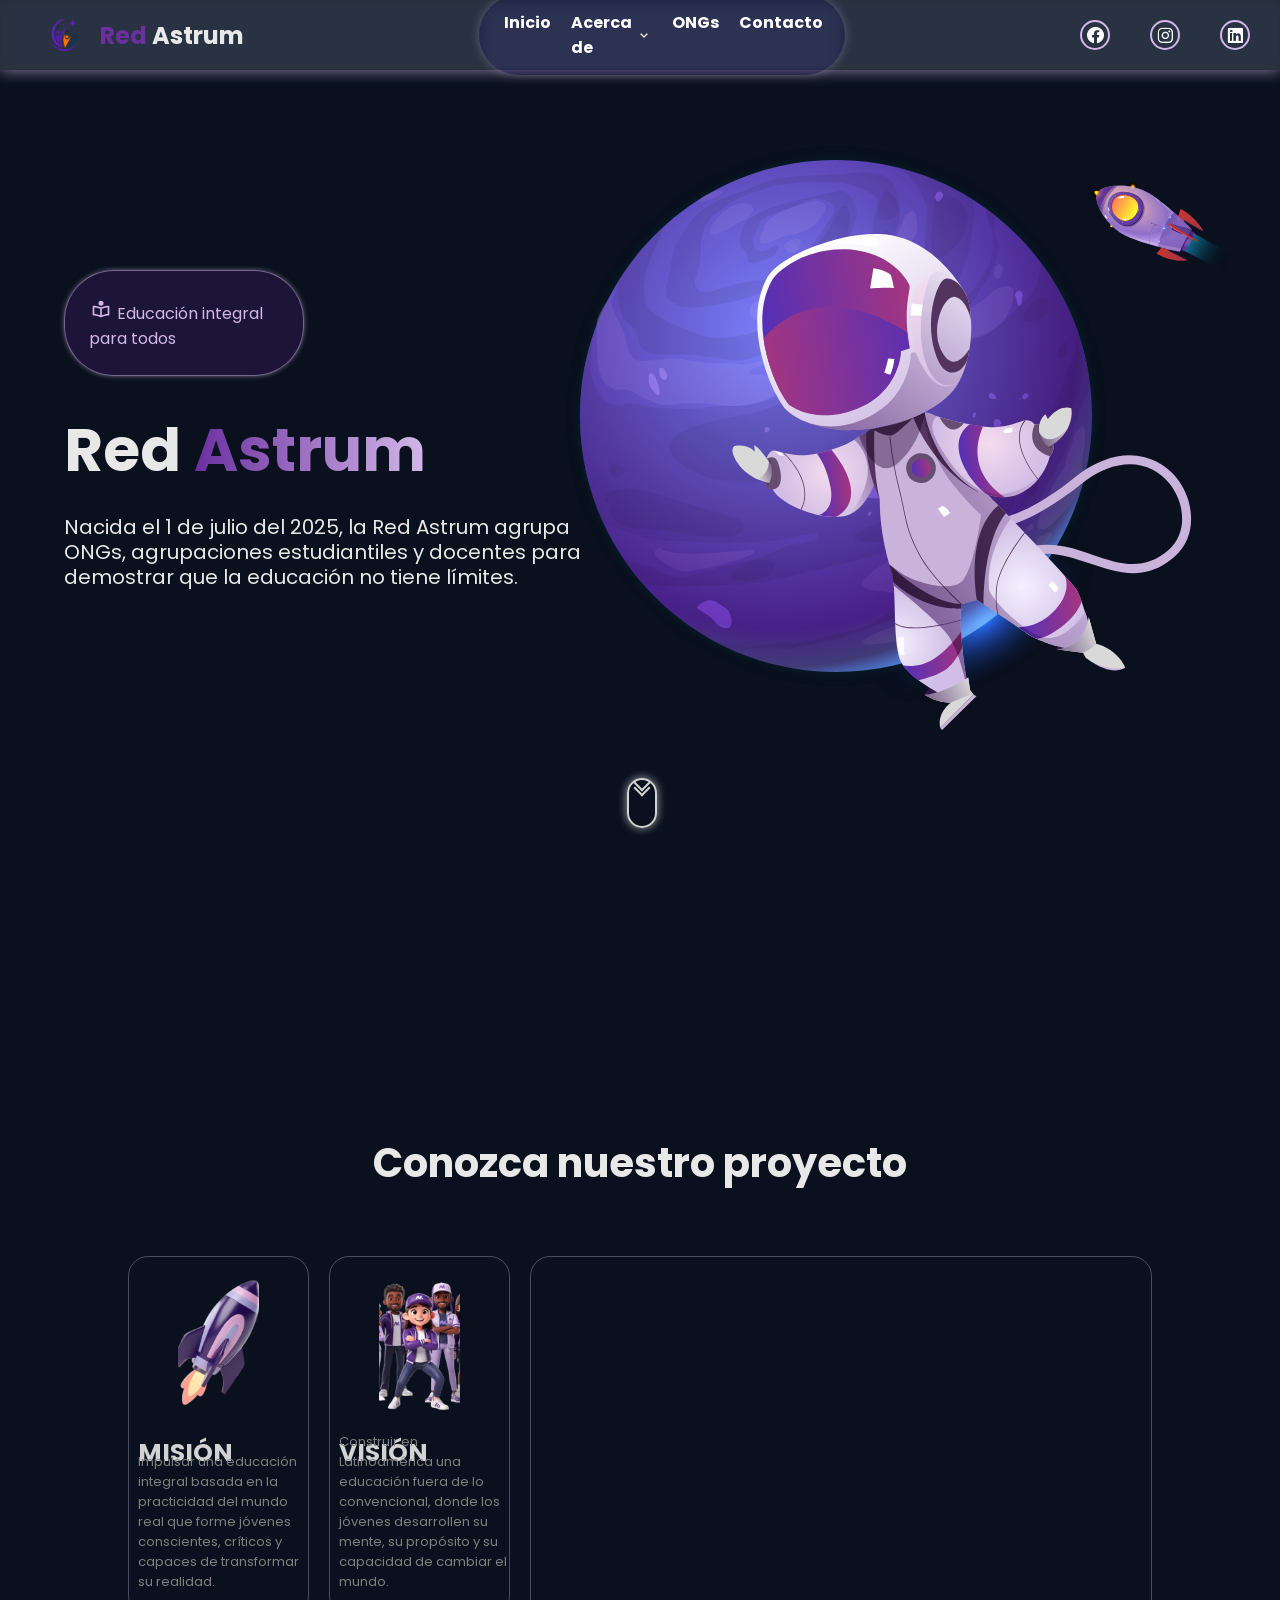
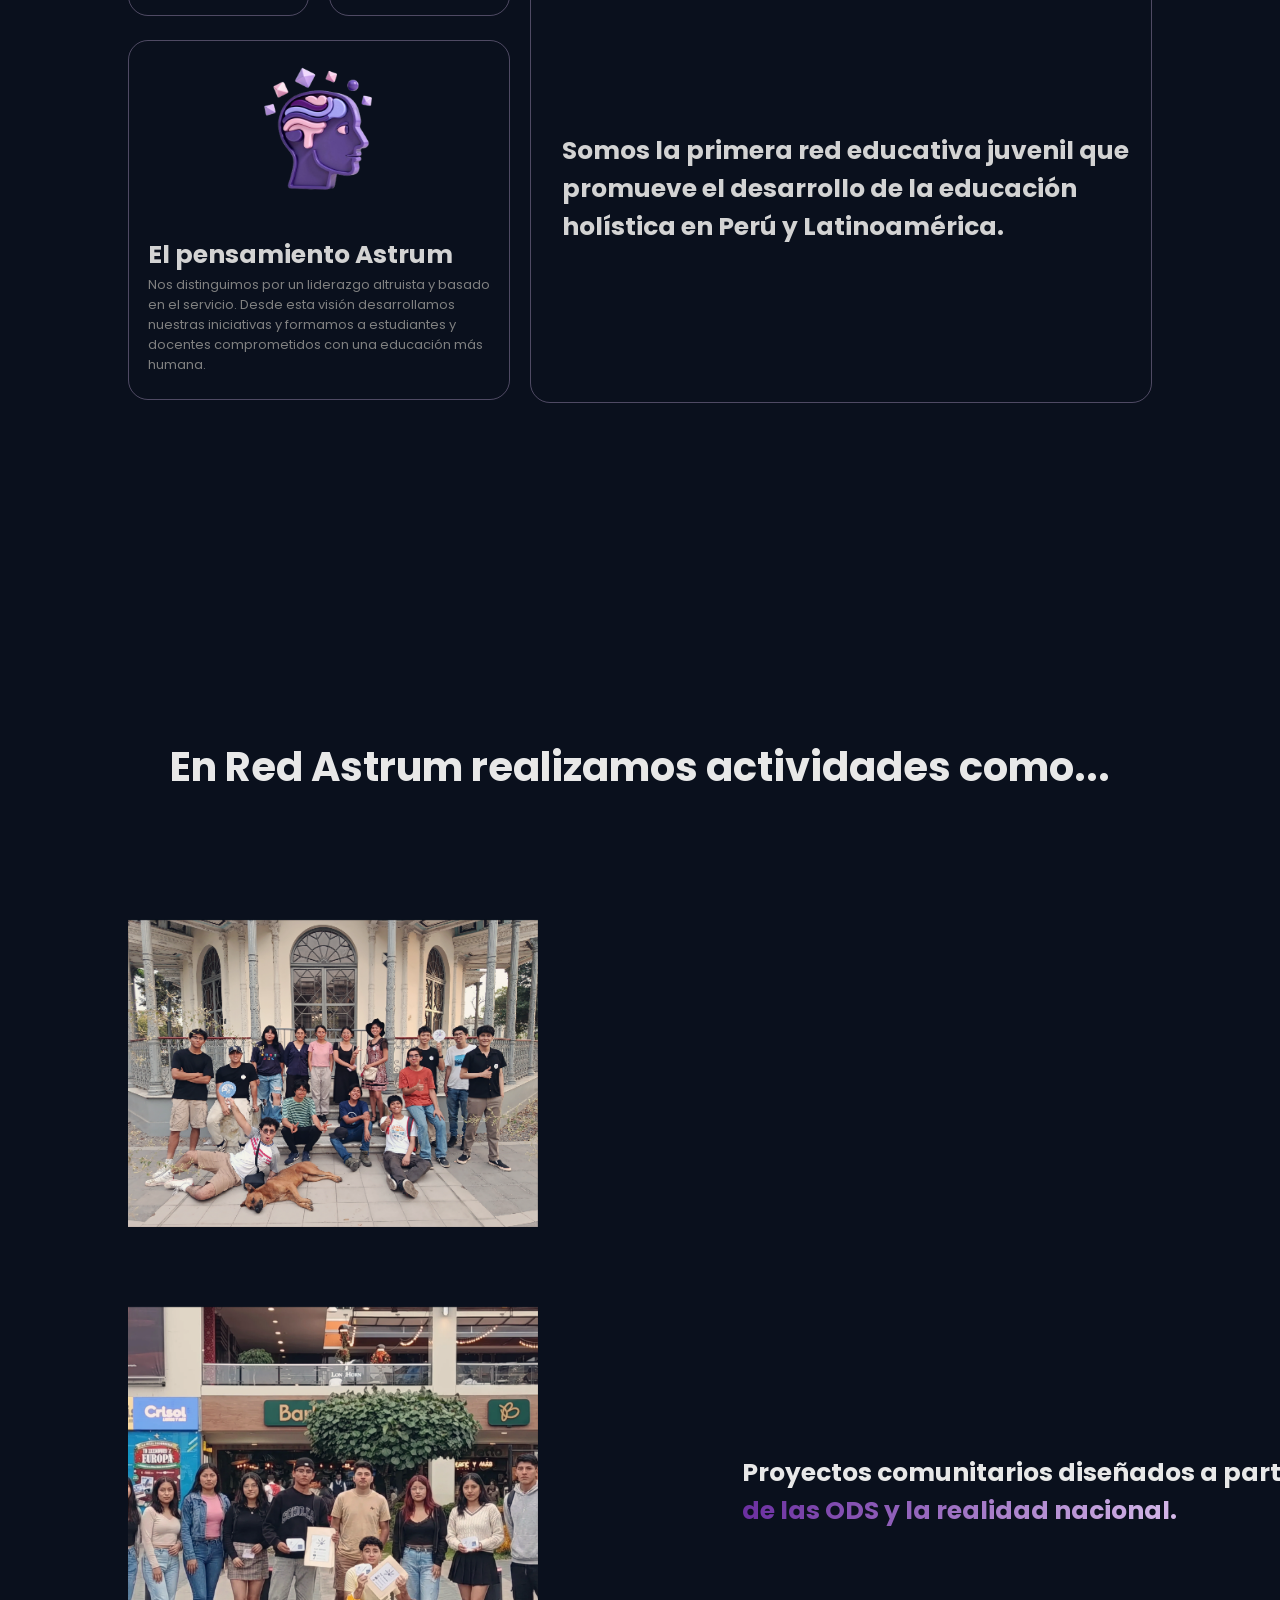
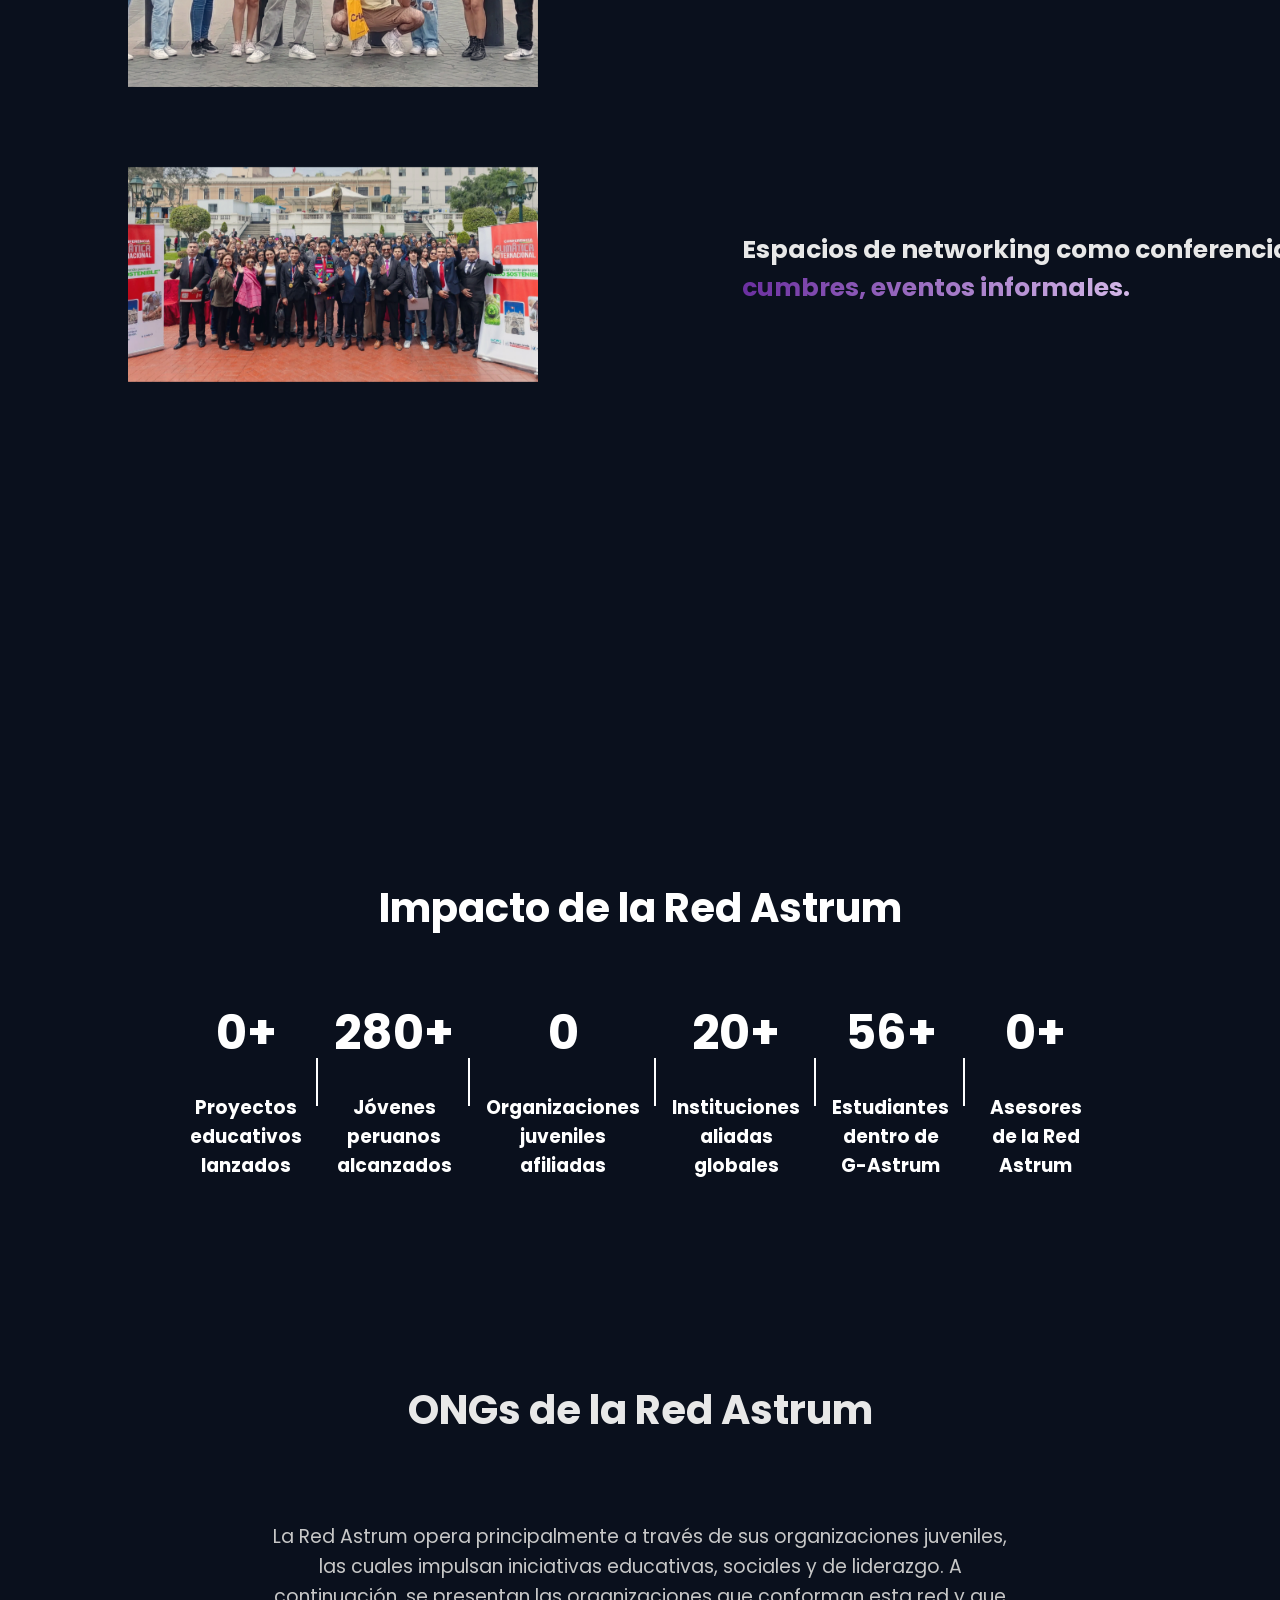
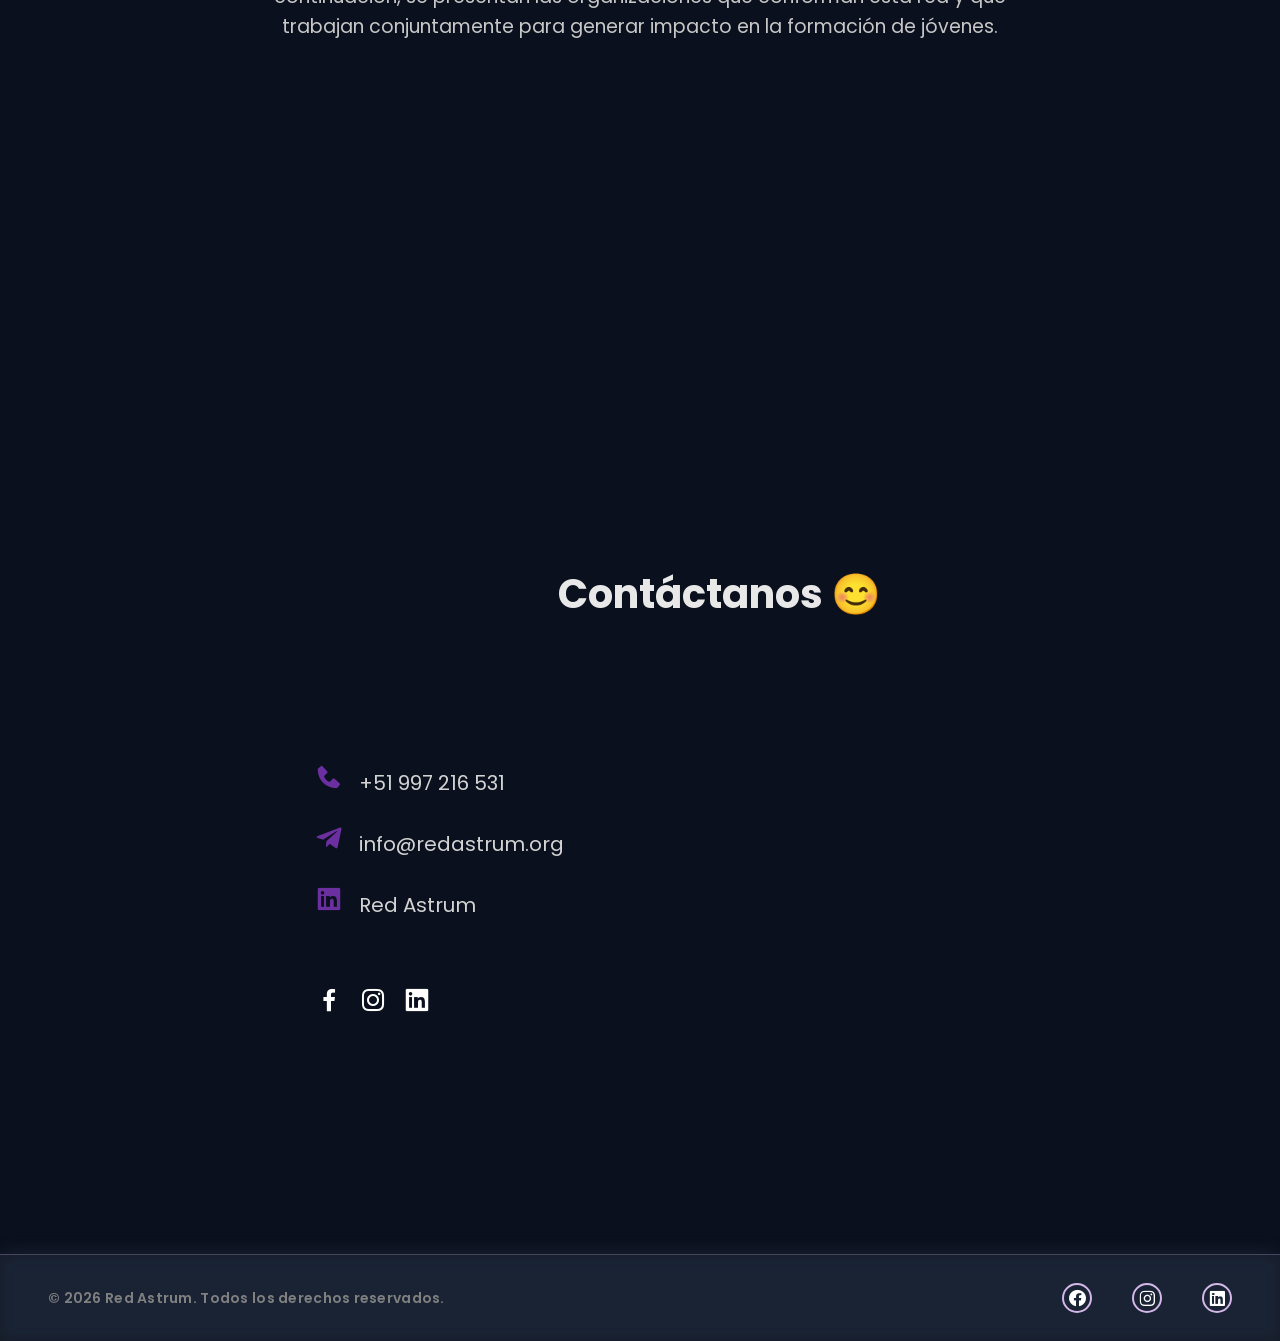
==== commit e7614462: "Update index.html" ====
--- a/index.html
+++ b/index.html
@@ -189,7 +189,7 @@
         </div>
 
         <section class="skills-section">
-            <h1 class="section-title autoDisplay" id="ongs">ONGs aliadas</h1>
+            <h1 class="section-title autoDisplay" id="ongs">ONGs de la Red Astrum</h1>
             <div class="skills-box autoDisplay">
                 <div class="Designer">
                     <p>La Red Astrum opera principalmente a través de sus organizaciones juveniles, las cuales impulsan
--- a/style.css
+++ b/style.css
@@ -51,6 +51,7 @@
     padding: 0;
     font-family: "Poppins", sans-serif;
     color: var(--color-text);
+    background-color: #05070d;
     overflow-x: hidden;
     width: 100%;
 }
@@ -58,6 +59,7 @@
 html{
     scroll-behavior: smooth;
     overflow-x: hidden;
+    background-color: #05070d;
 }
 img, video{
     max-width: 100%;
@@ -68,6 +70,7 @@
 }
 .container{
     position: relative;
+    z-index: 0;
     width: 100%;
     min-height: 100%;
     display: flex;
@@ -79,8 +82,11 @@
 }
 .back-vid{
     position: fixed;
-    right: 0;
-    bottom: 0;
+    top: 0;
+    left: 0;
+    width: 100vw;
+    height: 100vh;
+    object-fit: cover;
     z-index: -1;
     mix-blend-mode:overlay;
 }
@@ -1157,21 +1163,6 @@
 
 
 
-@media (max-aspect-ratio: 16/9){
-    .back-vid{
-        width: auto;
-        height: 100%;
-    }
-}
-
-@media (min-aspect-ratio: 16/9){
-    .back-vid{
-        width: 100%;
-        height: auto;
-    }
-}
-
-
 @media screen and (max-width: 1200px){
     .blackhole-box video{
         margin-top: -20%;
@@ -1312,13 +1303,15 @@
 
     .project-vidbox video{
         width: 250px;
-        margin-left: -100px;
+        margin-left: 0;
     }
 
     .project-info{
         overflow: hidden;
         padding-left: 0;
-        margin-left: -50px;
+        margin-left: 0;
+        text-align: center;
+        align-items: center;
     }
 
     .project-info h1{
@@ -1344,7 +1337,8 @@
 
     .project-card{
         flex-direction: column;
-        margin-left: 25%;
+        margin-left: 0;
+        align-items: center;
         gap: 30px;
     }
     
@@ -1354,10 +1348,6 @@
 
     .project-info{
         width: 85%;
-    }
-
-    .project-info h1{
-        text-wrap: nowrap;
     }
 
     .project-info p{
@@ -1387,7 +1377,8 @@
     }
 
     .social-box{
-        margin-left: -90px;
+        align-items: center;
+        text-align: center;
     }
 }
 
@@ -1450,7 +1441,7 @@
 
     .card h1{
         bottom: 30%;
-        font-size: 5px;
+        font-size: 16px;
     }
 
     .project-card {
